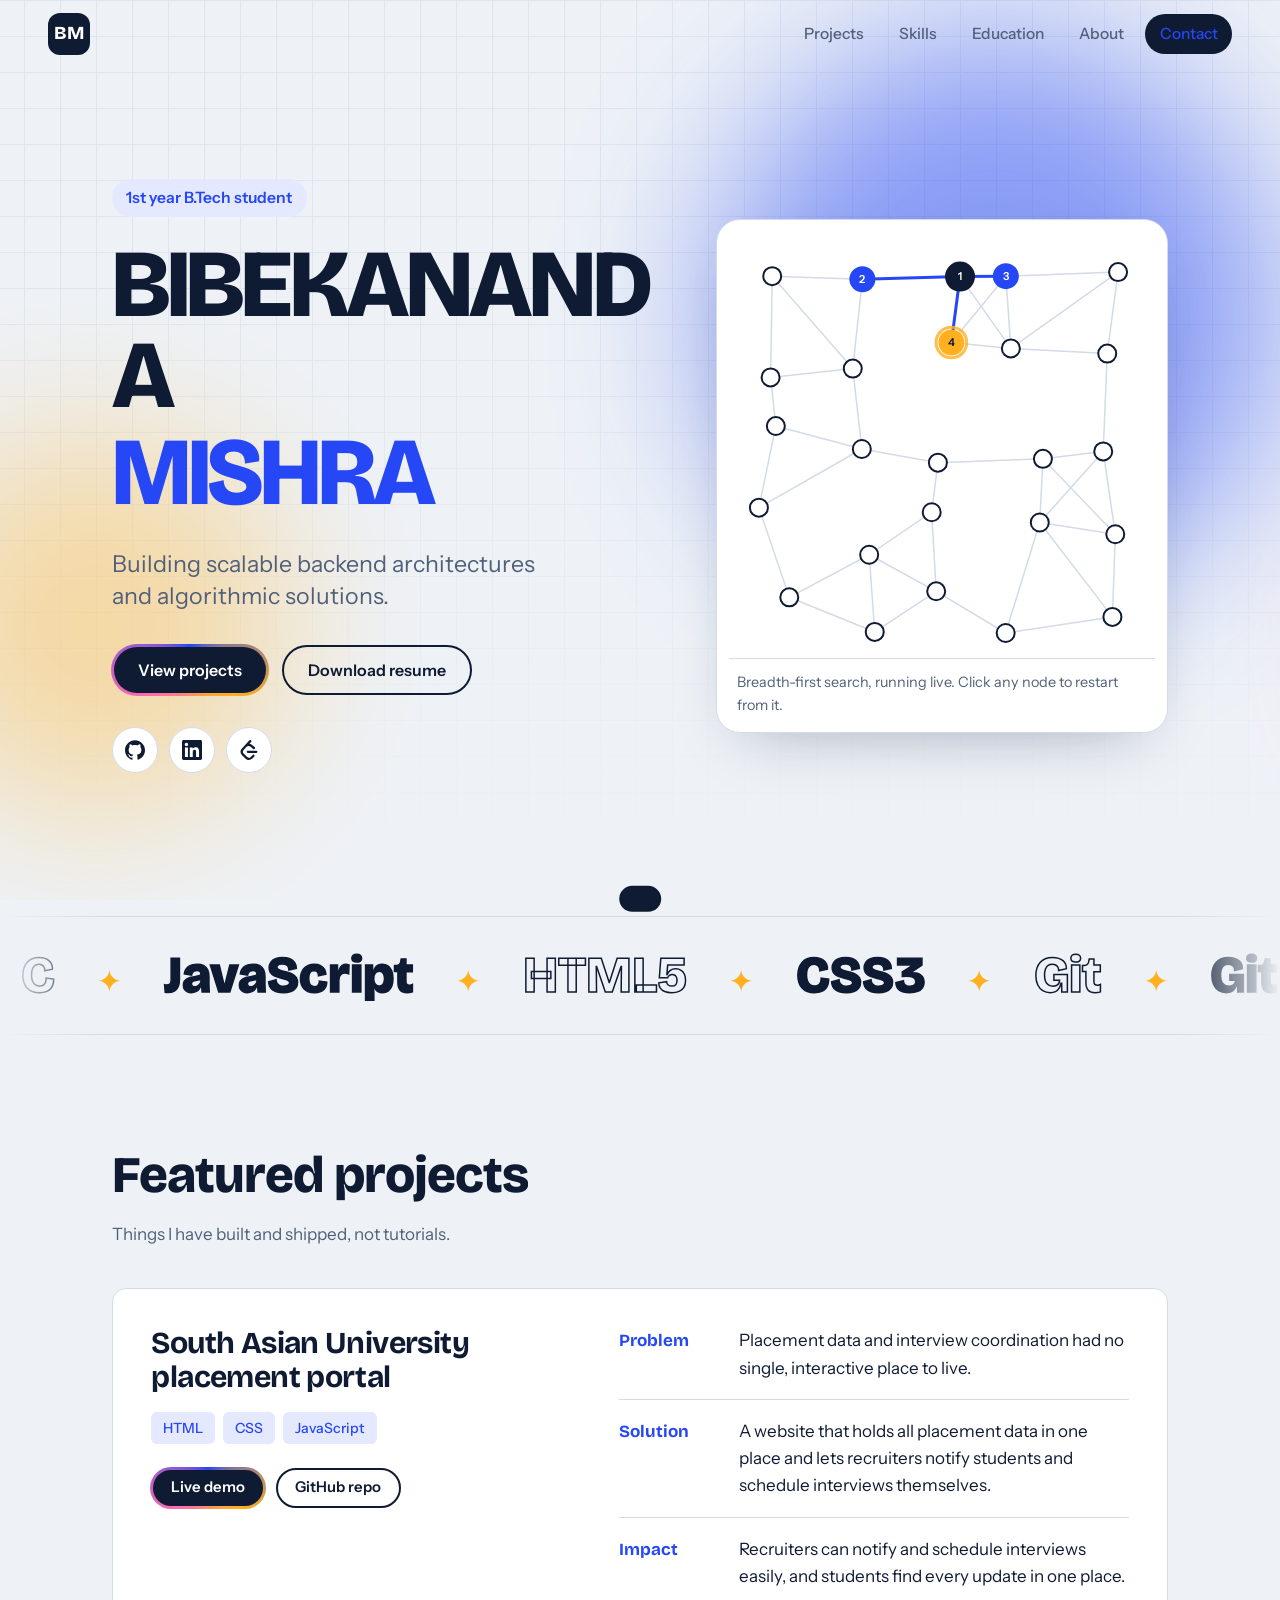
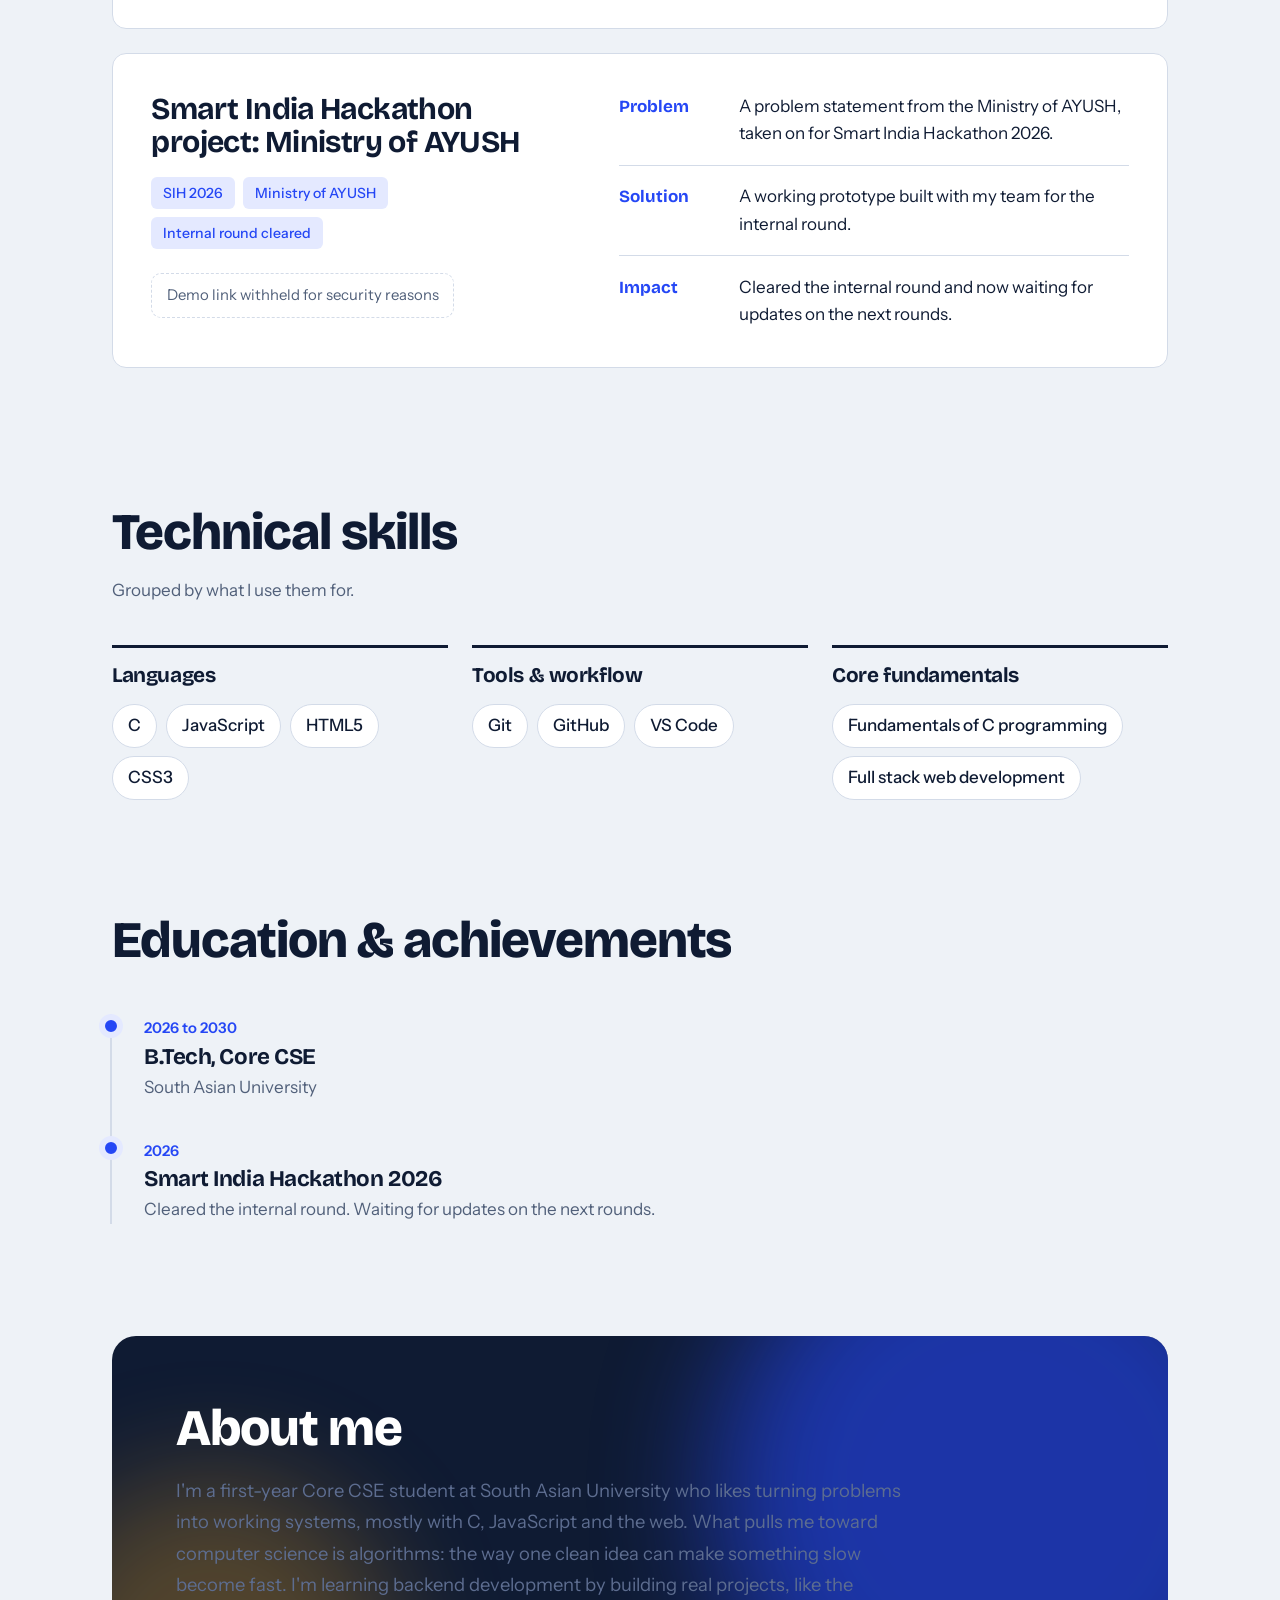
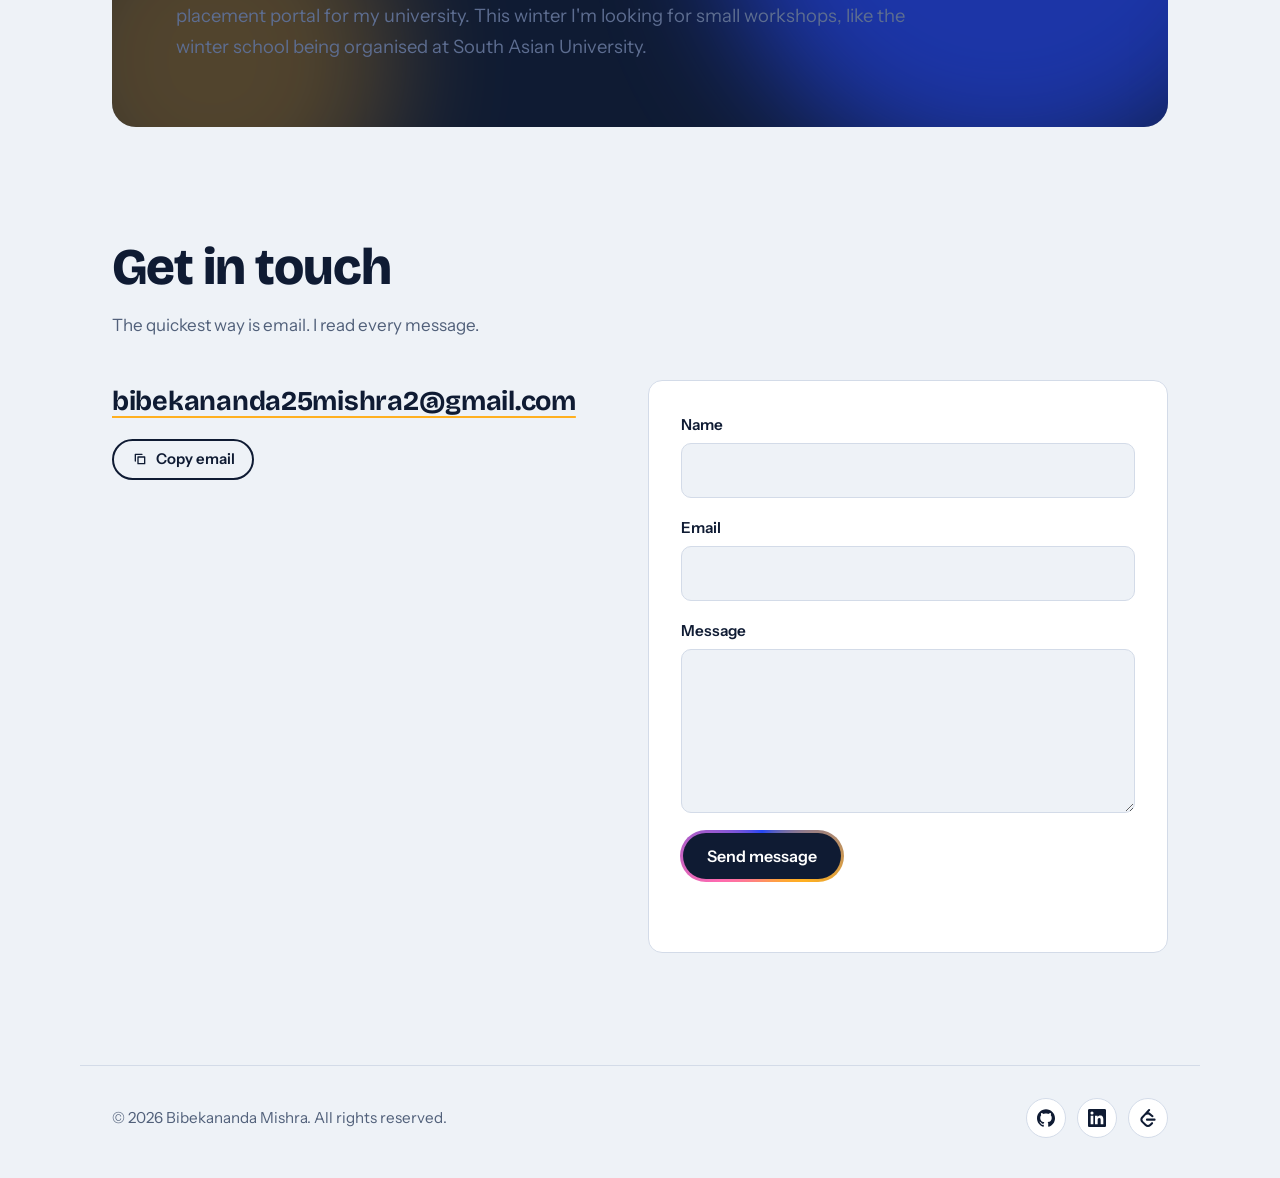
==== index.html @ 1ff87224 "Rename index2.html to index.html" ====
<!DOCTYPE html>
<html lang="en">
<head>
  <meta charset="UTF-8">
  <meta name="viewport" content="width=device-width, initial-scale=1">
  <title>Bibekananda Mishra | Backend &amp; Algorithms</title>
  <meta name="description" content="Portfolio of Bibekananda Mishra, 1st year B.Tech student building scalable backend architectures and algorithmic solutions.">
  <meta name="theme-color" content="#eef2f7">
  <link rel="icon" href="data:image/svg+xml,%3Csvg xmlns='http://www.w3.org/2000/svg' viewBox='0 0 64 64'%3E%3Crect width='64' height='64' rx='14' fill='%230f1b33'/%3E%3Ctext x='32' y='42' font-family='Arial' font-weight='700' font-size='28' text-anchor='middle' fill='%23ffffff'%3EBM%3C/text%3E%3C/svg%3E">

  <link rel="preconnect" href="https://fonts.googleapis.com">
  <link rel="preconnect" href="https://fonts.gstatic.com" crossorigin>
  <link href="https://fonts.googleapis.com/css2?family=Bricolage+Grotesque:opsz,wght@12..96,500;12..96,700;12..96,800&family=Instrument+Sans:wght@400;500;600&display=swap" rel="stylesheet">
  <link rel="stylesheet" href="style2.css">
  <script src="index2.js" defer></script>
</head>
<body>

  <!-- Icon sprite (used in hero and footer) -->
  <svg width="0" height="0" style="position:absolute" aria-hidden="true">
    <symbol id="i-github" viewBox="0 0 24 24"><path d="M12 .297c-6.63 0-12 5.373-12 12 0 5.303 3.438 9.8 8.205 11.385.6.113.82-.258.82-.577 0-.285-.01-1.04-.015-2.04-3.338.724-4.042-1.61-4.042-1.61C4.422 18.07 3.633 17.7 3.633 17.7c-1.087-.744.084-.729.084-.729 1.205.084 1.838 1.236 1.838 1.236 1.07 1.835 2.809 1.305 3.495.998.108-.776.417-1.305.76-1.605-2.665-.3-5.466-1.332-5.466-5.93 0-1.31.465-2.38 1.235-3.22-.135-.303-.54-1.523.105-3.176 0 0 1.005-.322 3.3 1.23.96-.267 1.98-.399 3-.405 1.02.006 2.04.138 3 .405 2.28-1.552 3.285-1.23 3.285-1.23.645 1.653.24 2.873.12 3.176.765.84 1.23 1.91 1.23 3.22 0 4.61-2.805 5.625-5.475 5.92.42.36.81 1.096.81 2.22 0 1.606-.015 2.896-.015 3.286 0 .315.21.69.825.57C20.565 22.092 24 17.592 24 12.297c0-6.627-5.373-12-12-12"/></symbol>
    <symbol id="i-linkedin" viewBox="0 0 24 24"><path d="M20.447 20.452h-3.554v-5.569c0-1.328-.027-3.037-1.852-3.037-1.853 0-2.136 1.445-2.136 2.939v5.667H9.351V9h3.414v1.561h.046c.477-.9 1.637-1.85 3.37-1.85 3.601 0 4.267 2.37 4.267 5.455v6.286zM5.337 7.433a2.062 2.062 0 0 1-2.063-2.065 2.064 2.064 0 1 1 2.063 2.065zm1.782 13.019H3.555V9h3.564v11.452zM22.225 0H1.771C.792 0 0 .774 0 1.729v20.542C0 23.227.792 24 1.771 24h20.451C23.2 24 24 23.227 24 22.271V1.729C24 .774 23.2 0 22.222 0h.003z"/></symbol>
    <symbol id="i-leetcode" viewBox="0 0 24 24"><path d="M13.483 0a1.374 1.374 0 0 0-.961.438L7.116 6.226l-3.854 4.126a5.266 5.266 0 0 0-1.209 2.104 5.35 5.35 0 0 0-.125.513 5.527 5.527 0 0 0 .062 2.362 5.83 5.83 0 0 0 .349 1.017 5.938 5.938 0 0 0 1.271 1.818l4.277 4.193.039.038c2.248 2.165 5.852 2.133 8.063-.074l2.396-2.392c.54-.54.54-1.414.003-1.955a1.378 1.378 0 0 0-1.951-.003l-2.396 2.392a3.021 3.021 0 0 1-4.205.038l-.02-.019-4.276-4.193c-.652-.64-.972-1.469-.948-2.263a2.68 2.68 0 0 1 .066-.523 2.545 2.545 0 0 1 .619-1.164L9.13 8.114c1.058-1.134 3.204-1.27 4.43-.278l3.501 2.831c.593.48 1.461.387 1.94-.207a1.384 1.384 0 0 0-.207-1.943l-3.5-2.831c-.8-.647-1.766-1.045-2.774-1.202l2.015-2.158A1.384 1.384 0 0 0 13.483 0zm-2.866 12.815a1.38 1.38 0 0 0-1.38 1.382 1.38 1.38 0 0 0 1.38 1.382H20.79a1.38 1.38 0 0 0 1.38-1.382 1.38 1.38 0 0 0-1.38-1.382z"/></symbol>
    <symbol id="i-copy" viewBox="0 0 24 24"><path fill="none" stroke="currentColor" stroke-width="2" stroke-linecap="round" stroke-linejoin="round" d="M9 9h10v10H9zM5 15V5h10"/></symbol>
  </svg>

  <a class="skip" href="#main">Skip to content</a>
  <div class="progress" id="progress" aria-hidden="true"></div>
  <div class="cursor-glow" id="cursorGlow" aria-hidden="true"></div>

  <header class="nav" id="nav">
    <a class="nav__brand" href="#home" aria-label="Back to top">BM</a>
    <button class="nav__toggle" id="navToggle" aria-expanded="false" aria-controls="navLinks" aria-label="Open menu">
      <span></span><span></span>
    </button>
    <nav class="nav__links" id="navLinks" aria-label="Main">
      <a href="#projects">Projects</a>
      <a href="#skills">Skills</a>
      <a href="#journey">Education</a>
      <a href="#about">About</a>
      <a href="#contact" class="nav__cta">Contact</a>
    </nav>
  </header>

  <main id="main">

    <!-- 1. HERO -->
    <section class="hero" id="home">
      <div class="aurora" aria-hidden="true"><i></i><i></i><i></i></div>
      <div class="hero__text">
        <p class="hero__role rise" style="--d:0ms">1st year B.Tech student</p>
        <h1 class="hero__name" aria-label="Bibekananda Mishra">
          <span class="line"><span style="--d:80ms">Bibekananda</span></span>
          <span class="line"><span style="--d:200ms">Mishra</span></span>
        </h1>
        <p class="hero__value rise" style="--d:380ms">Building scalable backend architectures and algorithmic solutions.</p>

        <div class="hero__actions rise" style="--d:500ms">
          <a href="#projects" class="btn btn--primary">View projects</a>
          <a href="resume.pdf" target="_blank" rel="noopener" class="btn btn--ghost">Download resume</a>
        </div>

        <ul class="socials rise" style="--d:620ms" aria-label="Social links">
          <li><a href="https://github.com/bibekananda25mishra2-max" target="_blank" rel="noopener" aria-label="GitHub"><svg><use href="#i-github"/></svg></a></li>
          <li><a href="https://www.linkedin.com/in/bibekananda-mishra-333a87426/" target="_blank" rel="noopener" aria-label="LinkedIn"><svg><use href="#i-linkedin"/></svg></a></li>
          <li><a href="https://leetcode.com/u/bibekananda25mishra2/" target="_blank" rel="noopener" aria-label="LeetCode"><svg><use href="#i-leetcode"/></svg></a></li>
        </ul>
      </div>

      <figure class="hero__viz rise" style="--d:300ms">
        <canvas id="graph" role="img" aria-label="Animated graph showing a breadth-first search visiting each node in order"></canvas>
        <figcaption>Breadth-first search, running live. Click any node to restart from it.</figcaption>
      </figure>
    </section>

    <div class="marquee" aria-hidden="true"><div class="marquee__track"><span>C</span><span>JavaScript</span><span>HTML5</span><span>CSS3</span><span>Git</span><span>GitHub</span><span>VS Code</span><span>Full stack web development</span></div></div>

    <!-- 2. PROJECTS -->
    <section class="section" id="projects">
      <div class="section__head reveal">
        <h2>Featured projects</h2>
        <p>Things I have built and shipped, not tutorials.</p>
      </div>

      <article class="project reveal">
        <div class="project__meta">
          <h3>South Asian University placement portal</h3>
          <ul class="tags" aria-label="Tech stack">
            <li>HTML</li><li>CSS</li><li>JavaScript</li>
          </ul>
          <div class="project__links">
            <a class="btn btn--primary btn--sm" href="http://placement-portal.lovestoblog.com/?i=1" target="_blank" rel="noopener">Live demo</a>
            <a class="btn btn--ghost btn--sm" href="https://github.com/bibekananda25mishra2-max/SAUGUEST-PLACEMENT-PORTAL" target="_blank" rel="noopener">GitHub repo</a>
          </div>
        </div>
        <dl class="pis">
          <div><dt>Problem</dt><dd>Placement data and interview coordination had no single, interactive place to live.</dd></div>
          <div><dt>Solution</dt><dd>A website that holds all placement data in one place and lets recruiters notify students and schedule interviews themselves.</dd></div>
          <div><dt>Impact</dt><dd>Recruiters can notify and schedule interviews easily, and students find every update in one place.</dd></div>
        </dl>
      </article>

      <article class="project reveal">
        <div class="project__meta">
          <h3>Smart India Hackathon project: Ministry of AYUSH</h3>
          <ul class="tags" aria-label="Context">
            <li>SIH 2026</li><li>Ministry of AYUSH</li><li>Internal round cleared</li>
          </ul>
          <div class="project__links">
            <span class="note">Demo link withheld for security reasons</span>
          </div>
        </div>
        <dl class="pis">
          <div><dt>Problem</dt><dd>A problem statement from the Ministry of AYUSH, taken on for Smart India Hackathon 2026.</dd></div>
          <div><dt>Solution</dt><dd>A working prototype built with my team for the internal round.</dd></div>
          <div><dt>Impact</dt><dd>Cleared the internal round and now waiting for updates on the next rounds.</dd></div>
        </dl>
      </article>
    </section>

    <!-- 3. SKILLS -->
    <section class="section" id="skills">
      <div class="section__head reveal">
        <h2>Technical skills</h2>
        <p>Grouped by what I use them for.</p>
      </div>

      <div class="skills">
        <div class="skill-group reveal">
          <h3>Languages</h3>
          <ul class="chips">
            <li>C</li><li>JavaScript</li><li>HTML5</li><li>CSS3</li>
          </ul>
        </div>
        <div class="skill-group reveal">
          <h3>Tools &amp; workflow</h3>
          <ul class="chips">
            <li>Git</li><li>GitHub</li><li>VS Code</li>
          </ul>
        </div>
        <div class="skill-group reveal">
          <h3>Core fundamentals</h3>
          <ul class="chips">
            <li>Fundamentals of C programming</li><li>Full stack web development</li>
          </ul>
        </div>
      </div>
    </section>

    <!-- 4. EXPERIENCE, EDUCATION & ACHIEVEMENTS -->
    <section class="section" id="journey">
      <div class="section__head reveal">
        <h2>Education &amp; achievements</h2>
      </div>

      <ol class="timeline">
        <li class="reveal">
          <span class="timeline__when">2026 to 2030</span>
          <h3>B.Tech, Core CSE</h3>
          <p>South Asian University</p>
        </li>
        <li class="reveal">
          <span class="timeline__when">2026</span>
          <h3>Smart India Hackathon 2026</h3>
          <p>Cleared the internal round. Waiting for updates on the next rounds.</p>
        </li>
      </ol>
    </section>

    <!-- 5. ABOUT -->
    <section class="section" id="about">
      <div class="about reveal">
        <h2>About me</h2>
        <p class="wordfill">I'm a first-year Core CSE student at South Asian University who likes turning problems into working systems, mostly with C, JavaScript and the web. What pulls me toward computer science is algorithms: the way one clean idea can make something slow become fast. I'm learning backend development by building real projects, like the placement portal for my university. This winter I'm looking for small workshops, like the winter school being organised at South Asian University.</p>
      </div>
    </section>

    <!-- 6. CONTACT -->
    <section class="section" id="contact">
      <div class="section__head reveal">
        <h2>Get in touch</h2>
        <p>The quickest way is email. I read every message.</p>
      </div>

      <div class="contact">
        <div class="contact__direct reveal">
          <a class="email" href="mailto:bibekananda25mishra2@gmail.com">bibekananda25mishra2@gmail.com</a>
          <button type="button" class="btn btn--ghost btn--sm" id="copyEmail" data-email="bibekananda25mishra2@gmail.com">
            <svg aria-hidden="true"><use href="#i-copy"/></svg> Copy email
          </button>
        </div>

        <form class="form reveal" id="contactForm" novalidate>
          <div class="field">
            <label for="name">Name</label>
            <input id="name" name="name" type="text" autocomplete="name" required>
          </div>
          <div class="field">
            <label for="email">Email</label>
            <input id="email" name="email" type="email" autocomplete="email" required>
          </div>
          <div class="field">
            <label for="message">Message</label>
            <textarea id="message" name="message" rows="5" required></textarea>
          </div>
          <button type="submit" class="btn btn--primary">Send message</button>
          <p class="form__status" id="formStatus" role="status" aria-live="polite"></p>
        </form>
      </div>
    </section>
  </main>

  <footer class="footer">
    <p>&copy; <span id="year">2026</span> Bibekananda Mishra. All rights reserved.</p>
    <ul class="socials socials--small" aria-label="Social links">
      <li><a href="https://github.com/bibekananda25mishra2-max" target="_blank" rel="noopener" aria-label="GitHub"><svg><use href="#i-github"/></svg></a></li>
      <li><a href="https://www.linkedin.com/in/bibekananda-mishra-333a87426/" target="_blank" rel="noopener" aria-label="LinkedIn"><svg><use href="#i-linkedin"/></svg></a></li>
      <li><a href="https://leetcode.com/u/bibekananda25mishra2/" target="_blank" rel="noopener" aria-label="LeetCode"><svg><use href="#i-leetcode"/></svg></a></li>
    </ul>
  </footer>

  <div class="toast" id="toast" role="status" aria-live="polite"></div>

  <script src="script.js" defer></script>
</body>
</html>
---- style2.css ----
/* ==========================================================
   Design tokens
   ========================================================== */
:root {
  --paper: #eef2f7;
  --card: #ffffff;
  --ink: #0f1b33;
  --muted: #51607a;
  --line: #d3dbe8;
  --cobalt: #2547f5;
  --cobalt-soft: #e4e9ff;
  --amber: #ffb020;

  --font-display: "Bricolage Grotesque", "Segoe UI", system-ui, sans-serif;
  --font-body: "Instrument Sans", "Segoe UI", system-ui, sans-serif;

  --radius-card: 14px;
  --radius-pill: 999px;
  --wrap: 1120px;
  --nav-h: 68px;
}

/* ==========================================================
   Base
   ========================================================== */
*, *::before, *::after { box-sizing: border-box; }

html {
  scroll-behavior: smooth;
  scroll-padding-top: var(--nav-h);
}

body {
  margin: 0;
  background: var(--paper);
  color: var(--ink);
  font-family: var(--font-body);
  font-size: 1.0625rem;
  line-height: 1.6;
  -webkit-font-smoothing: antialiased;
}

img, svg, canvas { display: block; max-width: 100%; }
a { color: inherit; }
ul, ol { margin: 0; padding: 0; list-style: none; }
h1, h2, h3, p, dl, dd, figure { margin: 0; }

h1, h2, h3 {
  font-family: var(--font-display);
  line-height: 1.1;
  letter-spacing: -0.02em;
}

:focus-visible {
  outline: 3px solid var(--cobalt);
  outline-offset: 3px;
  border-radius: 6px;
}

.skip {
  position: absolute;
  left: 1rem;
  top: -4rem;
  background: var(--ink);
  color: #fff;
  padding: 0.6rem 1rem;
  border-radius: 8px;
  z-index: 100;
}
.skip:focus { top: 1rem; }

/* ==========================================================
   Navigation
   ========================================================== */
.nav {
  position: fixed;
  inset: 0 0 auto 0;
  height: var(--nav-h);
  z-index: 50;
  display: flex;
  align-items: center;
  justify-content: space-between;
  padding: 0 clamp(1.25rem, 4vw, 3rem);
  transition: background 0.3s, box-shadow 0.3s;
}
.nav.is-scrolled {
  background: rgba(238, 242, 247, 0.88);
  backdrop-filter: blur(10px);
  box-shadow: 0 1px 0 var(--line);
}

.nav__brand {
  font-family: var(--font-display);
  font-weight: 800;
  font-size: 1.15rem;
  text-decoration: none;
  background: var(--ink);
  color: #fff;
  width: 42px;
  height: 42px;
  display: grid;
  place-items: center;
  border-radius: 12px;
  transition: background 0.25s, transform 0.25s;
}
.nav__brand:hover { background: var(--cobalt); transform: rotate(-6deg); }

.nav__links { display: flex; align-items: center; gap: 0.4rem; }
.nav__links a {
  text-decoration: none;
  font-weight: 500;
  font-size: 0.97rem;
  padding: 0.5rem 0.9rem;
  border-radius: var(--radius-pill);
  color: var(--muted);
  transition: color 0.2s, background 0.2s;
}
.nav__links a:hover { color: var(--ink); background: rgba(15, 27, 51, 0.06); }
.nav__links a.is-active { color: var(--cobalt); }
.nav__links .nav__cta { background: var(--ink); color: #fff; }
.nav__links .nav__cta:hover { background: var(--cobalt); color: #fff; }

.nav__toggle {
  display: none;
  width: 42px;
  height: 42px;
  border: 1px solid var(--line);
  background: var(--card);
  border-radius: 12px;
  cursor: pointer;
  position: relative;
}
.nav__toggle span {
  position: absolute;
  left: 11px;
  right: 11px;
  height: 2px;
  background: var(--ink);
  border-radius: 2px;
  transition: transform 0.25s, top 0.25s;
}
.nav__toggle span:first-child { top: 16px; }
.nav__toggle span:last-child { top: 24px; }
.nav__toggle[aria-expanded="true"] span:first-child { top: 20px; transform: rotate(45deg); }
.nav__toggle[aria-expanded="true"] span:last-child { top: 20px; transform: rotate(-45deg); }

/* ==========================================================
   Buttons
   ========================================================== */
.btn {
  display: inline-flex;
  align-items: center;
  justify-content: center;
  gap: 0.5rem;
  font: 600 1rem/1 var(--font-body);
  text-decoration: none;
  padding: 0.95rem 1.5rem;
  border-radius: var(--radius-pill);
  border: 2px solid var(--ink);
  cursor: pointer;
  transition: transform 0.2s, background 0.2s, color 0.2s, border-color 0.2s;
}
.btn:hover { transform: translateY(-2px); }
.btn:active { transform: translateY(0); }
.btn svg { width: 16px; height: 16px; }

.btn--primary { background: var(--ink); color: #fff; }
.btn--primary:hover { background: var(--cobalt); border-color: var(--cobalt); }
.btn--ghost { background: transparent; color: var(--ink); }
.btn--ghost:hover { background: var(--ink); color: #fff; }
.btn--sm { padding: 0.65rem 1.1rem; font-size: 0.93rem; }

/* ==========================================================
   Hero
   ========================================================== */
.hero {
  position: relative;
  min-height: 100vh;
  min-height: 100svh;
  max-width: var(--wrap);
  margin: 0 auto;
  padding: calc(var(--nav-h) + 2rem) clamp(1.25rem, 4vw, 2rem) 3rem;
  display: grid;
  grid-template-columns: 1.1fr 0.9fr;
  align-items: center;
  gap: clamp(1.5rem, 4vw, 4rem);
}

/* graph-paper backdrop that fades out toward the bottom */
.hero::before {
  content: "";
  position: absolute;
  inset: 0 -100vw;
  z-index: -1;
  background-image:
    linear-gradient(var(--line) 1px, transparent 1px),
    linear-gradient(90deg, var(--line) 1px, transparent 1px);
  background-size: 36px 36px;
  opacity: 0.55;
  -webkit-mask-image: linear-gradient(to bottom, #000 30%, transparent 95%);
  mask-image: linear-gradient(to bottom, #000 30%, transparent 95%);
}

.hero__role {
  display: inline-block;
  font-weight: 600;
  font-size: 0.98rem;
  color: var(--cobalt);
  background: var(--cobalt-soft);
  padding: 0.4rem 0.9rem;
  border-radius: var(--radius-pill);
  margin-bottom: 1.4rem;
}

.hero__name {
  font-weight: 800;
  font-size: clamp(2.7rem, 8.2vw, 6rem);
  line-height: 0.95;
  letter-spacing: -0.035em;
  text-transform: uppercase;
}
.hero__name .line { display: block; overflow: hidden; padding-bottom: 0.06em; }
.hero__name .line > span {
  display: block;
  transform: translateY(105%);
  animation: slide-up 0.9s cubic-bezier(0.2, 0.8, 0.2, 1) forwards;
  animation-delay: var(--d, 0ms);
}
.hero__name .line:last-child { color: var(--cobalt); }

.hero__value {
  margin-top: 1.5rem;
  max-width: 30ch;
  font-size: clamp(1.15rem, 2.2vw, 1.45rem);
  line-height: 1.4;
  color: var(--muted);
}

.hero__actions { display: flex; flex-wrap: wrap; gap: 0.9rem; margin-top: 2rem; }

.socials { display: flex; gap: 0.7rem; margin-top: 2rem; }
.socials a {
  display: grid;
  place-items: center;
  width: 46px;
  height: 46px;
  border-radius: 50%;
  border: 1px solid var(--line);
  background: var(--card);
  color: var(--ink);
  transition: transform 0.2s, background 0.2s, color 0.2s, border-color 0.2s;
}
.socials a:hover { background: var(--ink); color: #fff; border-color: var(--ink); transform: translateY(-3px); }
.socials svg { width: 20px; height: 20px; fill: currentColor; }

/* Graph visual */
.hero__viz {
  background: var(--card);
  border: 1px solid var(--line);
  border-radius: 24px;
  padding: 0.75rem 0.75rem 0;
  overflow: hidden;
  box-shadow: 0 24px 60px -30px rgba(15, 27, 51, 0.35);
}
.hero__viz canvas { width: 100%; aspect-ratio: 1 / 1; }
.hero__viz figcaption {
  font-size: 0.9rem;
  color: var(--muted);
  padding: 0.75rem 0.5rem 0.9rem;
  border-top: 1px solid var(--line);
}

/* Load sequence */
.rise {
  opacity: 0;
  transform: translateY(18px);
  animation: rise 0.8s cubic-bezier(0.2, 0.8, 0.2, 1) forwards;
  animation-delay: var(--d, 0ms);
}
@keyframes slide-up { to { transform: translateY(0); } }
@keyframes rise { to { opacity: 1; transform: translateY(0); } }

/* ==========================================================
   Sections
   ========================================================== */
.section {
  max-width: var(--wrap);
  margin: 0 auto;
  padding: clamp(4rem, 9vw, 7rem) clamp(1.25rem, 4vw, 2rem) 0;
}
.section:last-of-type { padding-bottom: clamp(4rem, 9vw, 7rem); }

.section__head { margin-bottom: 2.5rem; }
.section__head h2,
.about h2 { font-size: clamp(2rem, 5vw, 3.2rem); font-weight: 800; }
.section__head p { margin-top: 0.7rem; color: var(--muted); max-width: 46ch; }

/* Scroll reveal */
.reveal { opacity: 0; transform: translateY(22px); transition: opacity 0.7s ease, transform 0.7s cubic-bezier(0.2, 0.8, 0.2, 1); }
.reveal.is-visible { opacity: 1; transform: none; }

/* ==========================================================
   Projects
   ========================================================== */
.project {
  display: grid;
  grid-template-columns: 0.9fr 1.1fr;
  gap: clamp(1.5rem, 4vw, 3.5rem);
  background: var(--card);
  border: 1px solid var(--line);
  border-radius: var(--radius-card);
  padding: clamp(1.4rem, 3vw, 2.4rem);
  margin-bottom: 1.5rem;
  transition: border-color 0.25s, box-shadow 0.25s;
}
.project:hover { border-color: var(--cobalt); box-shadow: 0 18px 40px -26px rgba(37, 71, 245, 0.55); }

.project__meta h3 { font-size: clamp(1.4rem, 3vw, 1.9rem); font-weight: 700; }

.tags { display: flex; flex-wrap: wrap; gap: 0.5rem; margin: 1.1rem 0 1.5rem; }
.tags li {
  font-size: 0.88rem;
  font-weight: 500;
  padding: 0.3rem 0.75rem;
  border-radius: 6px;
  background: var(--cobalt-soft);
  color: var(--cobalt);
}

.project__links { display: flex; flex-wrap: wrap; gap: 0.7rem; align-items: center; }
.note { font-size: 0.93rem; color: var(--muted); padding: 0.6rem 0.9rem; border: 1px dashed var(--line); border-radius: 10px; }

.pis { display: grid; gap: 1.1rem; }
.pis > div { display: grid; grid-template-columns: 6.5rem 1fr; gap: 1rem; padding-bottom: 1.1rem; border-bottom: 1px solid var(--line); }
.pis > div:last-child { border-bottom: 0; padding-bottom: 0; }
.pis dt { font-family: var(--font-display); font-weight: 700; color: var(--cobalt); }
.pis dd { color: var(--ink); }

/* ==========================================================
   Skills
   ========================================================== */
.skills { display: grid; grid-template-columns: repeat(3, 1fr); gap: 1.5rem; }
.skill-group { border-top: 3px solid var(--ink); padding-top: 1.1rem; }
.skill-group h3 { font-size: 1.3rem; font-weight: 700; margin-bottom: 1rem; }
.chips { display: flex; flex-wrap: wrap; gap: 0.55rem; }
.chips li {
  padding: 0.45rem 0.95rem;
  border-radius: var(--radius-pill);
  background: var(--card);
  border: 1px solid var(--line);
  font-weight: 500;
  transition: transform 0.2s, background 0.2s, color 0.2s, border-color 0.2s;
}
.chips li:hover { background: var(--ink); color: #fff; border-color: var(--ink); transform: translateY(-2px); }

/* ==========================================================
   Timeline
   ========================================================== */
.timeline { position: relative; max-width: 640px; padding-left: 2rem; border-left: 2px solid var(--line); }
.timeline li { position: relative; padding-bottom: 2.2rem; }
.timeline li:last-child { padding-bottom: 0; }
.timeline li::before {
  content: "";
  position: absolute;
  left: calc(-2rem - 7px);
  top: 0.35rem;
  width: 12px;
  height: 12px;
  border-radius: 50%;
  background: var(--paper);
  border: 3px solid var(--cobalt);
}
.timeline__when { font-weight: 600; font-size: 0.92rem; color: var(--cobalt); }
.timeline h3 { font-size: 1.4rem; font-weight: 700; margin: 0.2rem 0 0.3rem; }
.timeline p { color: var(--muted); }

/* ==========================================================
   About
   ========================================================== */
.about {
  background: var(--ink);
  color: #fff;
  border-radius: 24px;
  padding: clamp(2rem, 5vw, 4rem);
}
.about p { margin-top: 1.2rem; max-width: 62ch; font-size: 1.15rem; line-height: 1.7; color: #d6def0; }

/* ==========================================================
   Contact
   ========================================================== */
.contact { display: grid; grid-template-columns: 1fr 1.1fr; gap: clamp(1.5rem, 5vw, 4rem); align-items: start; }

.contact__direct { display: flex; flex-direction: column; align-items: flex-start; gap: 1rem; }
.email {
  font-family: var(--font-display);
  font-weight: 700;
  font-size: clamp(1.15rem, 3.2vw, 1.7rem);
  letter-spacing: -0.01em;
  word-break: break-all;
  text-decoration-thickness: 2px;
  text-underline-offset: 6px;
  text-decoration-color: var(--amber);
  transition: color 0.2s, text-decoration-color 0.2s;
}
.email:hover { color: var(--cobalt); text-decoration-color: var(--cobalt); }

.form { background: var(--card); border: 1px solid var(--line); border-radius: var(--radius-card); padding: clamp(1.25rem, 3vw, 2rem); display: grid; gap: 1.1rem; }
.field { display: grid; gap: 0.4rem; }
.field label { font-weight: 600; font-size: 0.95rem; }
.field input,
.field textarea {
  width: 100%;
  font: inherit;
  color: var(--ink);
  background: var(--paper);
  border: 1.5px solid var(--line);
  border-radius: 10px;
  padding: 0.8rem 0.95rem;
  transition: border-color 0.2s, background 0.2s;
}
.field textarea { resize: vertical; min-height: 130px; }
.field input:focus,
.field textarea:focus { outline: none; border-color: var(--cobalt); background: #fff; }
.field.has-error input,
.field.has-error textarea { border-color: #d6336c; }

.form .btn { justify-self: start; }
.form__status { min-height: 1.4em; font-size: 0.95rem; color: var(--muted); }
.form__status.is-error { color: #c2255c; }
.form__status.is-ok { color: #1a7f4b; }

/* ==========================================================
   Footer & toast
   ========================================================== */
.footer {
  max-width: var(--wrap);
  margin: 0 auto;
  padding: 2rem clamp(1.25rem, 4vw, 2rem) 2.5rem;
  border-top: 1px solid var(--line);
  display: flex;
  flex-wrap: wrap;
  gap: 1rem;
  align-items: center;
  justify-content: space-between;
  color: var(--muted);
  font-size: 0.95rem;
}
.socials--small { margin-top: 0; }
.socials--small a { width: 40px; height: 40px; }
.socials--small svg { width: 18px; height: 18px; }

.toast {
  position: fixed;
  left: 50%;
  bottom: 1.5rem;
  transform: translate(-50%, 140%);
  background: var(--ink);
  color: #fff;
  padding: 0.8rem 1.3rem;
  border-radius: var(--radius-pill);
  font-weight: 500;
  z-index: 80;
  transition: transform 0.35s cubic-bezier(0.2, 0.8, 0.2, 1);
}
.toast.is-shown { transform: translate(-50%, 0); }

/* ==========================================================
   Responsive
   ========================================================== */
@media (max-width: 900px) {
  .hero { grid-template-columns: 1fr; min-height: auto; padding-top: calc(var(--nav-h) + 1.5rem); }
  .hero__viz { max-width: 460px; }
  .project { grid-template-columns: 1fr; }
  .skills { grid-template-columns: 1fr; }
  .contact { grid-template-columns: 1fr; }
}

@media (max-width: 720px) {
  .nav__toggle { display: block; }
  .nav__links {
    position: absolute;
    top: calc(var(--nav-h) - 4px);
    left: 1rem;
    right: 1rem;
    flex-direction: column;
    align-items: stretch;
    gap: 0.2rem;
    padding: 0.7rem;
    background: var(--card);
    border: 1px solid var(--line);
    border-radius: 16px;
    box-shadow: 0 20px 40px -20px rgba(15, 27, 51, 0.4);
    opacity: 0;
    visibility: hidden;
    transform: translateY(-8px);
    transition: opacity 0.2s, transform 0.2s, visibility 0.2s;
  }
  .nav__links.is-open { opacity: 1; visibility: visible; transform: none; }
  .nav__links a { padding: 0.8rem 1rem; }
  .nav__links .nav__cta { text-align: center; }
  .pis > div { grid-template-columns: 1fr; gap: 0.2rem; }
  .hero__actions .btn { flex: 1 1 100%; }
}

/* ==========================================================
   Reduced motion
   ========================================================== */
@media (prefers-reduced-motion: reduce) {
  html { scroll-behavior: auto; }
  *, *::before, *::after { animation-duration: 0.01ms !important; animation-delay: 0ms !important; transition-duration: 0.01ms !important; }
  .rise, .reveal { opacity: 1; transform: none; }
  .hero__name .line > span { transform: none; }
}

/* ==========================================================
   Round 2: motion & depth
   ========================================================== */
body { overflow-x: clip; }
@property --angle { syntax: "<angle>"; initial-value: 0deg; inherits: false; }

/* scroll progress + cursor glow */
.progress { position: fixed; inset: 0 0 auto 0; height: 3px; z-index: 90; transform: scaleX(0); transform-origin: 0 50%; background: linear-gradient(90deg, var(--cobalt), var(--amber)); }
.cursor-glow { position: fixed; left: 0; top: 0; width: 520px; height: 520px; margin: -260px 0 0 -260px; border-radius: 50%; pointer-events: none; z-index: 0; opacity: 0; background: radial-gradient(circle, rgba(37,71,245,.16), transparent 62%); transition: opacity .4s; will-change: transform; }
.cursor-glow.is-on { opacity: 1; }
main, .footer { position: relative; z-index: 1; }

/* hero aurora */
.hero { isolation: isolate; }
.aurora { position: absolute; inset: 0 -100vw; z-index: -1; pointer-events: none; overflow: hidden; }
.aurora i { position: absolute; width: 44vw; height: 44vw; max-width: 620px; max-height: 620px; border-radius: 50%; filter: blur(80px); opacity: .5; animation: drift 16s ease-in-out infinite alternate; }
.aurora i:nth-child(1) { background: var(--cobalt); left: 52%; top: 4%; }
.aurora i:nth-child(2) { background: var(--amber); left: 30%; top: 48%; width: 30vw; height: 30vw; animation-duration: 20s; opacity: .38; }
.aurora i:nth-child(3) { background: #ff6bb0; left: 70%; top: 52%; width: 26vw; height: 26vw; animation-duration: 24s; opacity: .3; }
@keyframes drift { 0% { transform: translate(0,0) scale(1); } 50% { transform: translate(-6vw,5vh) scale(1.15); } 100% { transform: translate(5vw,-4vh) scale(.95); } }

/* entrance that leaves transform free for tilt */
.rise { opacity: 1; transform: none; animation-name: rise-in; animation-fill-mode: backwards; }
@keyframes rise-in { from { opacity: 0; transform: translateY(18px); } }

/* name: 3D letter reveal */
.hero__name.is-split .line { perspective: 700px; }
.hero__name.is-split .line > span { transform: none; animation: none; }
.hero__name .ch { display: inline-block; transform-origin: 50% 100%; transition: transform .25s, color .25s; animation: ch-in 1s cubic-bezier(.2,.9,.2,1) backwards; animation-delay: calc(var(--i) * 55ms + 150ms); }
.hero__name .ch:hover { transform: translateY(-8px) skewX(-8deg); color: var(--amber); }
@keyframes ch-in { from { opacity: 0; transform: translateY(80%) rotateX(-95deg); filter: blur(10px); } }

/* buttons: magnetic + rotating ring */
.btn { transform: translate(var(--tx,0px), calc(var(--ty,0px) + var(--lift,0px))); }
.btn:hover { transform: translate(var(--tx,0px), calc(var(--ty,0px) - 2px)); }
.btn--primary { position: relative; isolation: isolate; background: transparent; border-color: transparent; }
.btn--primary::before { content: ""; position: absolute; inset: -3px; border-radius: inherit; z-index: -2; background: conic-gradient(from var(--angle), var(--cobalt), var(--amber), #ff6bb0, var(--cobalt)); animation: spin 3s linear infinite; }
.btn--primary::after { content: ""; position: absolute; inset: 0; border-radius: inherit; z-index: -1; background: var(--ink); transition: background .25s; }
.btn--primary:hover { background: transparent; border-color: transparent; }
.btn--primary:hover::after { background: var(--cobalt); }
@keyframes spin { to { --angle: 360deg; } }

/* tilt + spotlight */
.reveal.is-visible.is-tilting, .hero__viz.is-tilting { transform: perspective(900px) rotateX(var(--rx,0deg)) rotateY(var(--ry,0deg)); transition: transform .12s ease-out, border-color .25s, box-shadow .25s; }
.project { position: relative; overflow: hidden; }
.project > * { position: relative; z-index: 1; }
.project::before { content: ""; position: absolute; inset: 0; z-index: 0; pointer-events: none; opacity: 0; transition: opacity .3s; background: radial-gradient(420px circle at var(--mx,50%) var(--my,50%), rgba(37,71,245,.12), transparent 65%); }
.project:hover::before { opacity: 1; }

/* skills marquee */
.marquee { overflow: hidden; margin-top: 1rem; padding: 1.1rem 0; border-block: 1px solid var(--line); -webkit-mask-image: linear-gradient(90deg, transparent, #000 8%, #000 92%, transparent); mask-image: linear-gradient(90deg, transparent, #000 8%, #000 92%, transparent); }
.marquee__track { display: flex; width: max-content; animation: marquee 38s linear infinite; }
.marquee:hover .marquee__track { animation-play-state: paused; }
.marquee span { font-family: var(--font-display); font-weight: 800; font-size: clamp(1.8rem, 5vw, 3.2rem); padding: 0 1.3rem; white-space: nowrap; color: transparent; -webkit-text-stroke: 1.5px var(--ink); }
.marquee span:nth-child(even) { color: var(--ink); }
.marquee span::after { content: "\2726"; margin-left: 2.6rem; font-size: .6em; color: var(--amber); -webkit-text-stroke: 0; }
@keyframes marquee { to { transform: translateX(-50%); } }

/* headings, chips, timeline */
.section__head h2 .mask { display: inline-block; overflow: hidden; vertical-align: top; padding-bottom: .12em; }
.section__head h2 .word { display: inline-block; transform: translateY(110%); transition: transform .8s cubic-bezier(.2,.8,.2,1); transition-delay: calc(var(--i) * 90ms); }
.section__head.is-visible h2 .word { transform: none; }
.skill-group .chips li { opacity: 0; transform: scale(.7); }
.skill-group.is-visible .chips li { animation: pop .55s cubic-bezier(.2,1.4,.4,1) forwards; animation-delay: calc(var(--i) * 80ms + 200ms); }
@keyframes pop { to { opacity: 1; transform: none; } }
.timeline { border-left: 0; }
.timeline::before, .timeline::after { content: ""; position: absolute; left: -2px; top: 0; bottom: 0; width: 2px; background: var(--line); }
.timeline::after { background: linear-gradient(var(--cobalt), var(--amber)); transform: scaleY(var(--tl,0)); transform-origin: top; }
.timeline li.is-visible::before { background: var(--cobalt); box-shadow: 0 0 0 6px var(--cobalt-soft); transition: background .4s, box-shadow .4s; }

/* about: moving mesh + scroll-lit words */
.about { position: relative; overflow: hidden; isolation: isolate; }
.about::before, .about::after { content: ""; position: absolute; z-index: -1; border-radius: 50%; filter: blur(60px); animation: drift 14s ease-in-out infinite alternate; }
.about::before { width: 55%; aspect-ratio: 1; right: -12%; top: -35%; background: var(--cobalt); opacity: .6; }
.about::after { width: 35%; aspect-ratio: 1; left: -8%; bottom: -30%; background: var(--amber); opacity: .28; animation-duration: 19s; }
.wordfill .w { color: #5d6d90; transition: color .4s; }
.wordfill .w.lit { color: #fff; }

@media (hover: none) { .cursor-glow { display: none; } }
@media (prefers-reduced-motion: reduce) {
  .aurora i, .marquee__track, .about::before, .about::after, .btn--primary::before { animation: none !important; }
  .skill-group .chips li { opacity: 1; transform: none; }
  .section__head h2 .word { transform: none; }
}
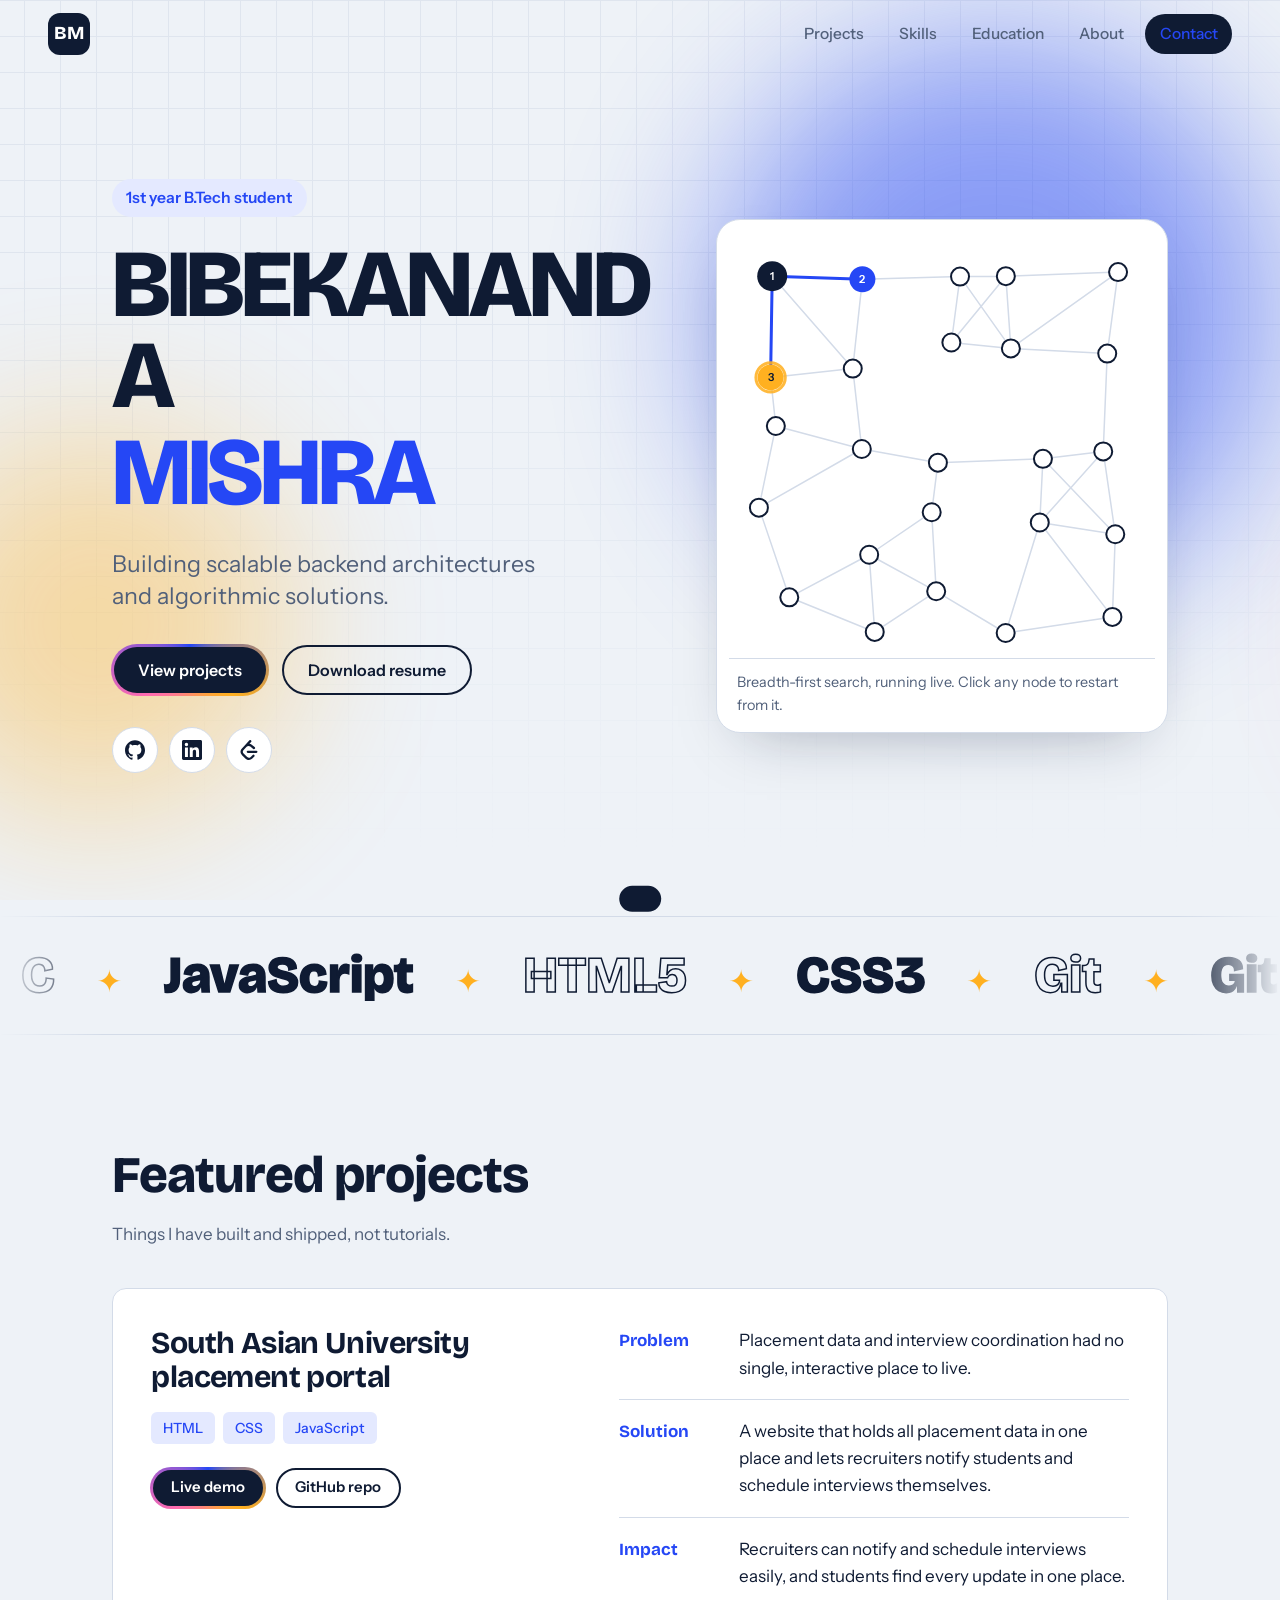
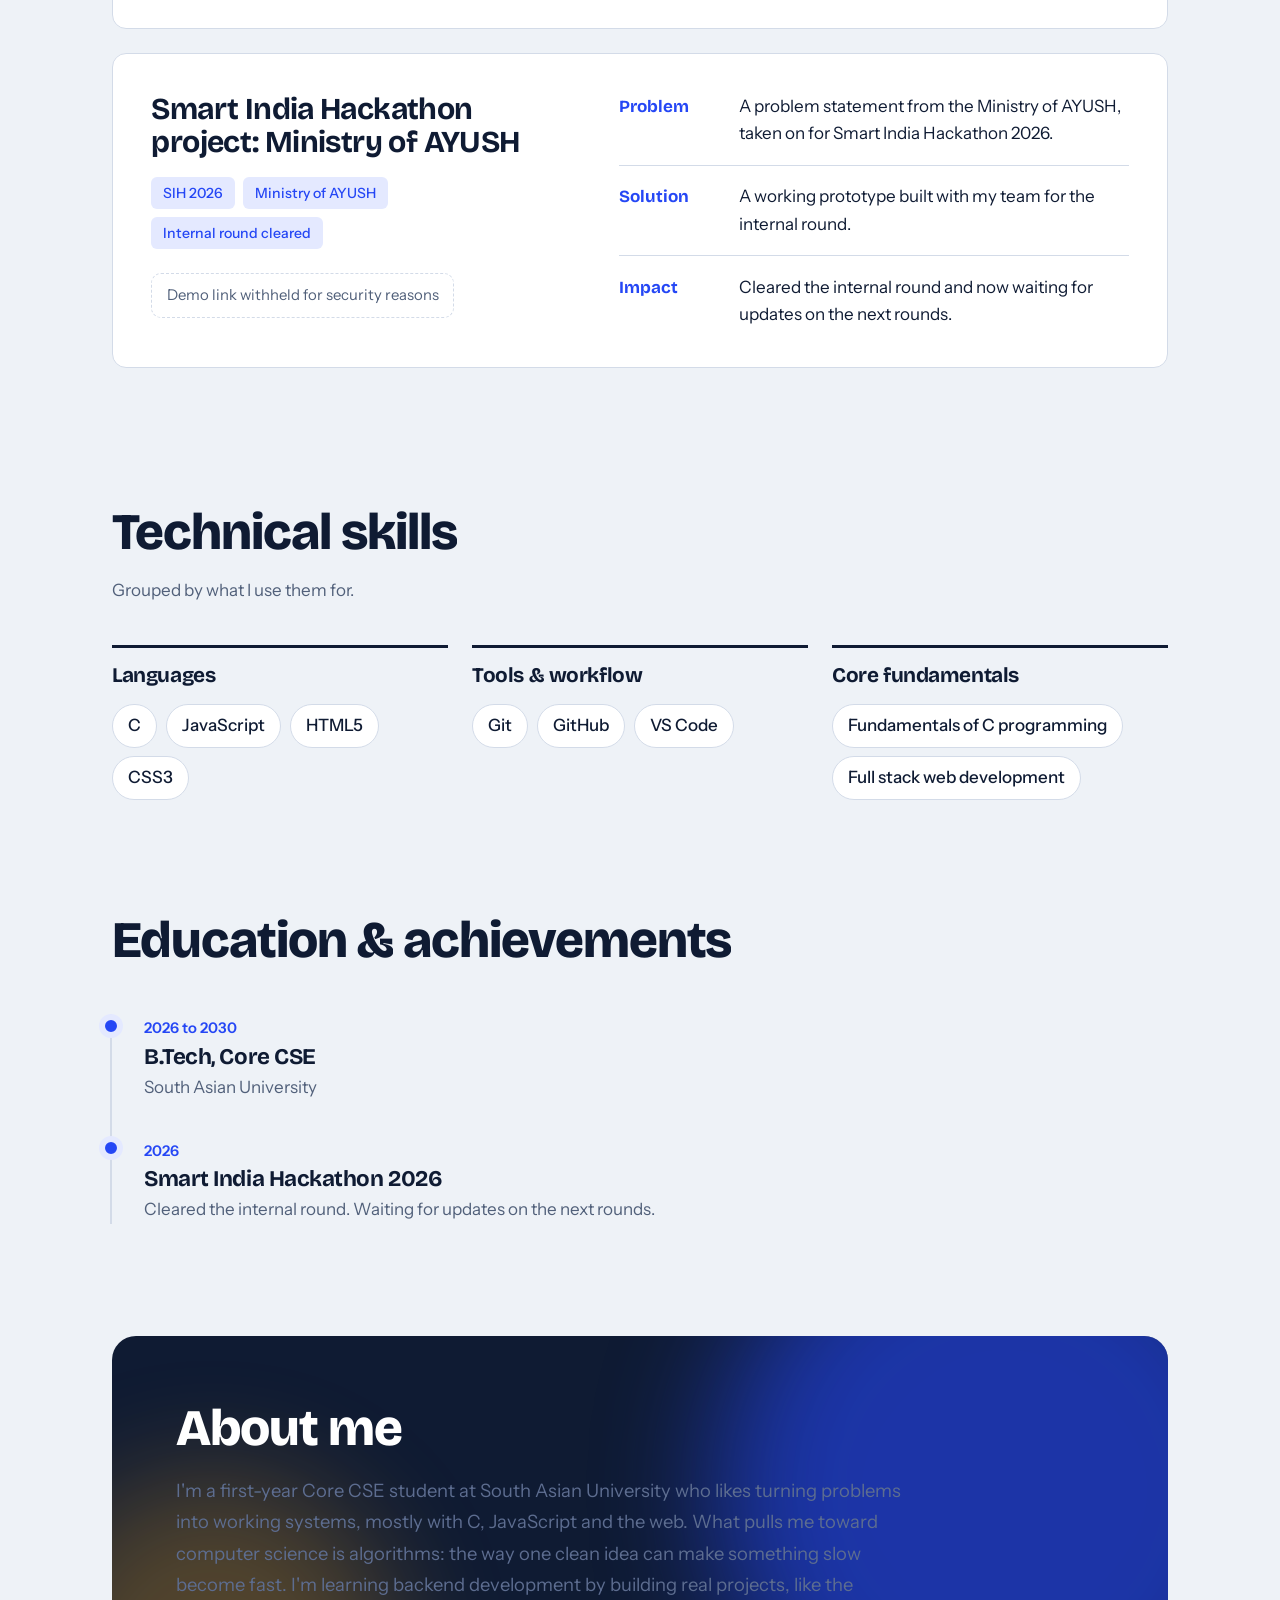
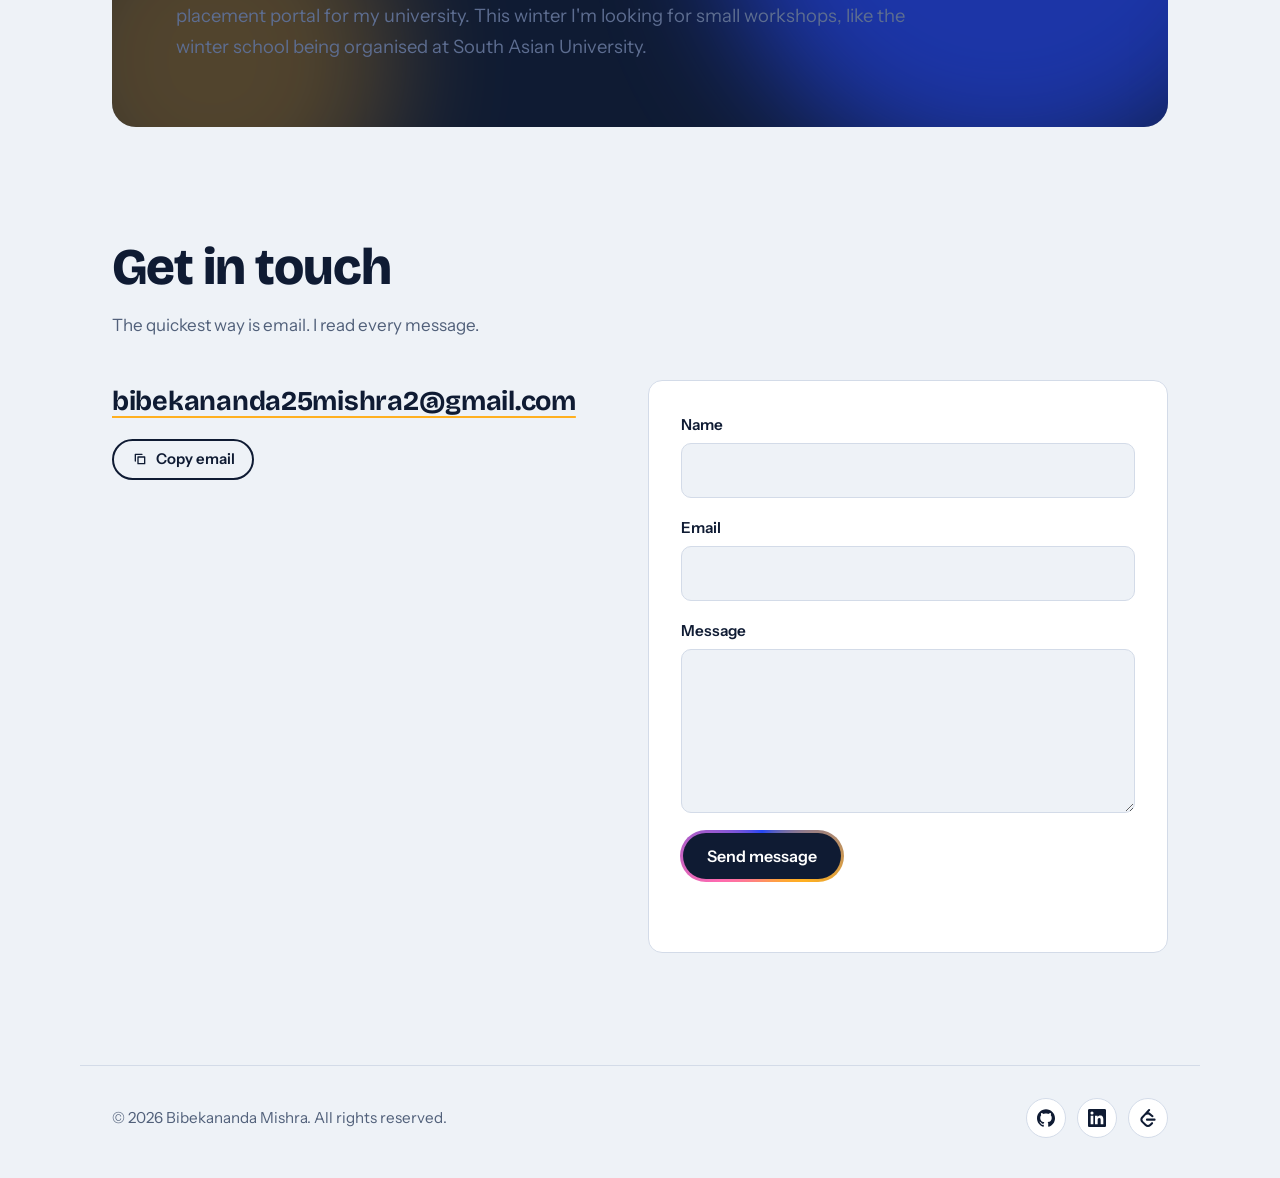
==== commit b8ce1efa: "Update index.html" ====
--- a/index.html
+++ b/index.html
@@ -11,8 +11,8 @@
   <link rel="preconnect" href="https://fonts.googleapis.com">
   <link rel="preconnect" href="https://fonts.gstatic.com" crossorigin>
   <link href="https://fonts.googleapis.com/css2?family=Bricolage+Grotesque:opsz,wght@12..96,500;12..96,700;12..96,800&family=Instrument+Sans:wght@400;500;600&display=swap" rel="stylesheet">
-  <link rel="stylesheet" href="style2.css">
-  <script src="index2.js" defer></script>
+  <link rel="stylesheet" href="index.css">
+  <script src="index.js" defer></script>
 </head>
 <body>
 
--- a/index.css
+++ b/index.css
@@ -0,0 +1,598 @@
+/* ==========================================================
+   Design tokens
+   ========================================================== */
+:root {
+  --paper: #eef2f7;
+  --card: #ffffff;
+  --ink: #0f1b33;
+  --muted: #51607a;
+  --line: #d3dbe8;
+  --cobalt: #2547f5;
+  --cobalt-soft: #e4e9ff;
+  --amber: #ffb020;
+
+  --font-display: "Bricolage Grotesque", "Segoe UI", system-ui, sans-serif;
+  --font-body: "Instrument Sans", "Segoe UI", system-ui, sans-serif;
+
+  --radius-card: 14px;
+  --radius-pill: 999px;
+  --wrap: 1120px;
+  --nav-h: 68px;
+}
+
+/* ==========================================================
+   Base
+   ========================================================== */
+*, *::before, *::after { box-sizing: border-box; }
+
+html {
+  scroll-behavior: smooth;
+  scroll-padding-top: var(--nav-h);
+}
+
+body {
+  margin: 0;
+  background: var(--paper);
+  color: var(--ink);
+  font-family: var(--font-body);
+  font-size: 1.0625rem;
+  line-height: 1.6;
+  -webkit-font-smoothing: antialiased;
+}
+
+img, svg, canvas { display: block; max-width: 100%; }
+a { color: inherit; }
+ul, ol { margin: 0; padding: 0; list-style: none; }
+h1, h2, h3, p, dl, dd, figure { margin: 0; }
+
+h1, h2, h3 {
+  font-family: var(--font-display);
+  line-height: 1.1;
+  letter-spacing: -0.02em;
+}
+
+:focus-visible {
+  outline: 3px solid var(--cobalt);
+  outline-offset: 3px;
+  border-radius: 6px;
+}
+
+.skip {
+  position: absolute;
+  left: 1rem;
+  top: -4rem;
+  background: var(--ink);
+  color: #fff;
+  padding: 0.6rem 1rem;
+  border-radius: 8px;
+  z-index: 100;
+}
+.skip:focus { top: 1rem; }
+
+/* ==========================================================
+   Navigation
+   ========================================================== */
+.nav {
+  position: fixed;
+  inset: 0 0 auto 0;
+  height: var(--nav-h);
+  z-index: 50;
+  display: flex;
+  align-items: center;
+  justify-content: space-between;
+  padding: 0 clamp(1.25rem, 4vw, 3rem);
+  transition: background 0.3s, box-shadow 0.3s;
+}
+.nav.is-scrolled {
+  background: rgba(238, 242, 247, 0.88);
+  backdrop-filter: blur(10px);
+  box-shadow: 0 1px 0 var(--line);
+}
+
+.nav__brand {
+  font-family: var(--font-display);
+  font-weight: 800;
+  font-size: 1.15rem;
+  text-decoration: none;
+  background: var(--ink);
+  color: #fff;
+  width: 42px;
+  height: 42px;
+  display: grid;
+  place-items: center;
+  border-radius: 12px;
+  transition: background 0.25s, transform 0.25s;
+}
+.nav__brand:hover { background: var(--cobalt); transform: rotate(-6deg); }
+
+.nav__links { display: flex; align-items: center; gap: 0.4rem; }
+.nav__links a {
+  text-decoration: none;
+  font-weight: 500;
+  font-size: 0.97rem;
+  padding: 0.5rem 0.9rem;
+  border-radius: var(--radius-pill);
+  color: var(--muted);
+  transition: color 0.2s, background 0.2s;
+}
+.nav__links a:hover { color: var(--ink); background: rgba(15, 27, 51, 0.06); }
+.nav__links a.is-active { color: var(--cobalt); }
+.nav__links .nav__cta { background: var(--ink); color: #fff; }
+.nav__links .nav__cta:hover { background: var(--cobalt); color: #fff; }
+
+.nav__toggle {
+  display: none;
+  width: 42px;
+  height: 42px;
+  border: 1px solid var(--line);
+  background: var(--card);
+  border-radius: 12px;
+  cursor: pointer;
+  position: relative;
+}
+.nav__toggle span {
+  position: absolute;
+  left: 11px;
+  right: 11px;
+  height: 2px;
+  background: var(--ink);
+  border-radius: 2px;
+  transition: transform 0.25s, top 0.25s;
+}
+.nav__toggle span:first-child { top: 16px; }
+.nav__toggle span:last-child { top: 24px; }
+.nav__toggle[aria-expanded="true"] span:first-child { top: 20px; transform: rotate(45deg); }
+.nav__toggle[aria-expanded="true"] span:last-child { top: 20px; transform: rotate(-45deg); }
+
+/* ==========================================================
+   Buttons
+   ========================================================== */
+.btn {
+  display: inline-flex;
+  align-items: center;
+  justify-content: center;
+  gap: 0.5rem;
+  font: 600 1rem/1 var(--font-body);
+  text-decoration: none;
+  padding: 0.95rem 1.5rem;
+  border-radius: var(--radius-pill);
+  border: 2px solid var(--ink);
+  cursor: pointer;
+  transition: transform 0.2s, background 0.2s, color 0.2s, border-color 0.2s;
+}
+.btn:hover { transform: translateY(-2px); }
+.btn:active { transform: translateY(0); }
+.btn svg { width: 16px; height: 16px; }
+
+.btn--primary { background: var(--ink); color: #fff; }
+.btn--primary:hover { background: var(--cobalt); border-color: var(--cobalt); }
+.btn--ghost { background: transparent; color: var(--ink); }
+.btn--ghost:hover { background: var(--ink); color: #fff; }
+.btn--sm { padding: 0.65rem 1.1rem; font-size: 0.93rem; }
+
+/* ==========================================================
+   Hero
+   ========================================================== */
+.hero {
+  position: relative;
+  min-height: 100vh;
+  min-height: 100svh;
+  max-width: var(--wrap);
+  margin: 0 auto;
+  padding: calc(var(--nav-h) + 2rem) clamp(1.25rem, 4vw, 2rem) 3rem;
+  display: grid;
+  grid-template-columns: 1.1fr 0.9fr;
+  align-items: center;
+  gap: clamp(1.5rem, 4vw, 4rem);
+}
+
+/* graph-paper backdrop that fades out toward the bottom */
+.hero::before {
+  content: "";
+  position: absolute;
+  inset: 0 -100vw;
+  z-index: -1;
+  background-image:
+    linear-gradient(var(--line) 1px, transparent 1px),
+    linear-gradient(90deg, var(--line) 1px, transparent 1px);
+  background-size: 36px 36px;
+  opacity: 0.55;
+  -webkit-mask-image: linear-gradient(to bottom, #000 30%, transparent 95%);
+  mask-image: linear-gradient(to bottom, #000 30%, transparent 95%);
+}
+
+.hero__role {
+  display: inline-block;
+  font-weight: 600;
+  font-size: 0.98rem;
+  color: var(--cobalt);
+  background: var(--cobalt-soft);
+  padding: 0.4rem 0.9rem;
+  border-radius: var(--radius-pill);
+  margin-bottom: 1.4rem;
+}
+
+.hero__name {
+  font-weight: 800;
+  font-size: clamp(2.7rem, 8.2vw, 6rem);
+  line-height: 0.95;
+  letter-spacing: -0.035em;
+  text-transform: uppercase;
+}
+.hero__name .line { display: block; overflow: hidden; padding-bottom: 0.06em; }
+.hero__name .line > span {
+  display: block;
+  transform: translateY(105%);
+  animation: slide-up 0.9s cubic-bezier(0.2, 0.8, 0.2, 1) forwards;
+  animation-delay: var(--d, 0ms);
+}
+.hero__name .line:last-child { color: var(--cobalt); }
+
+.hero__value {
+  margin-top: 1.5rem;
+  max-width: 30ch;
+  font-size: clamp(1.15rem, 2.2vw, 1.45rem);
+  line-height: 1.4;
+  color: var(--muted);
+}
+
+.hero__actions { display: flex; flex-wrap: wrap; gap: 0.9rem; margin-top: 2rem; }
+
+.socials { display: flex; gap: 0.7rem; margin-top: 2rem; }
+.socials a {
+  display: grid;
+  place-items: center;
+  width: 46px;
+  height: 46px;
+  border-radius: 50%;
+  border: 1px solid var(--line);
+  background: var(--card);
+  color: var(--ink);
+  transition: transform 0.2s, background 0.2s, color 0.2s, border-color 0.2s;
+}
+.socials a:hover { background: var(--ink); color: #fff; border-color: var(--ink); transform: translateY(-3px); }
+.socials svg { width: 20px; height: 20px; fill: currentColor; }
+
+/* Graph visual */
+.hero__viz {
+  background: var(--card);
+  border: 1px solid var(--line);
+  border-radius: 24px;
+  padding: 0.75rem 0.75rem 0;
+  overflow: hidden;
+  box-shadow: 0 24px 60px -30px rgba(15, 27, 51, 0.35);
+}
+.hero__viz canvas { width: 100%; aspect-ratio: 1 / 1; }
+.hero__viz figcaption {
+  font-size: 0.9rem;
+  color: var(--muted);
+  padding: 0.75rem 0.5rem 0.9rem;
+  border-top: 1px solid var(--line);
+}
+
+/* Load sequence */
+.rise {
+  opacity: 0;
+  transform: translateY(18px);
+  animation: rise 0.8s cubic-bezier(0.2, 0.8, 0.2, 1) forwards;
+  animation-delay: var(--d, 0ms);
+}
+@keyframes slide-up { to { transform: translateY(0); } }
+@keyframes rise { to { opacity: 1; transform: translateY(0); } }
+
+/* ==========================================================
+   Sections
+   ========================================================== */
+.section {
+  max-width: var(--wrap);
+  margin: 0 auto;
+  padding: clamp(4rem, 9vw, 7rem) clamp(1.25rem, 4vw, 2rem) 0;
+}
+.section:last-of-type { padding-bottom: clamp(4rem, 9vw, 7rem); }
+
+.section__head { margin-bottom: 2.5rem; }
+.section__head h2,
+.about h2 { font-size: clamp(2rem, 5vw, 3.2rem); font-weight: 800; }
+.section__head p { margin-top: 0.7rem; color: var(--muted); max-width: 46ch; }
+
+/* Scroll reveal */
+.reveal { opacity: 0; transform: translateY(22px); transition: opacity 0.7s ease, transform 0.7s cubic-bezier(0.2, 0.8, 0.2, 1); }
+.reveal.is-visible { opacity: 1; transform: none; }
+
+/* ==========================================================
+   Projects
+   ========================================================== */
+.project {
+  display: grid;
+  grid-template-columns: 0.9fr 1.1fr;
+  gap: clamp(1.5rem, 4vw, 3.5rem);
+  background: var(--card);
+  border: 1px solid var(--line);
+  border-radius: var(--radius-card);
+  padding: clamp(1.4rem, 3vw, 2.4rem);
+  margin-bottom: 1.5rem;
+  transition: border-color 0.25s, box-shadow 0.25s;
+}
+.project:hover { border-color: var(--cobalt); box-shadow: 0 18px 40px -26px rgba(37, 71, 245, 0.55); }
+
+.project__meta h3 { font-size: clamp(1.4rem, 3vw, 1.9rem); font-weight: 700; }
+
+.tags { display: flex; flex-wrap: wrap; gap: 0.5rem; margin: 1.1rem 0 1.5rem; }
+.tags li {
+  font-size: 0.88rem;
+  font-weight: 500;
+  padding: 0.3rem 0.75rem;
+  border-radius: 6px;
+  background: var(--cobalt-soft);
+  color: var(--cobalt);
+}
+
+.project__links { display: flex; flex-wrap: wrap; gap: 0.7rem; align-items: center; }
+.note { font-size: 0.93rem; color: var(--muted); padding: 0.6rem 0.9rem; border: 1px dashed var(--line); border-radius: 10px; }
+
+.pis { display: grid; gap: 1.1rem; }
+.pis > div { display: grid; grid-template-columns: 6.5rem 1fr; gap: 1rem; padding-bottom: 1.1rem; border-bottom: 1px solid var(--line); }
+.pis > div:last-child { border-bottom: 0; padding-bottom: 0; }
+.pis dt { font-family: var(--font-display); font-weight: 700; color: var(--cobalt); }
+.pis dd { color: var(--ink); }
+
+/* ==========================================================
+   Skills
+   ========================================================== */
+.skills { display: grid; grid-template-columns: repeat(3, 1fr); gap: 1.5rem; }
+.skill-group { border-top: 3px solid var(--ink); padding-top: 1.1rem; }
+.skill-group h3 { font-size: 1.3rem; font-weight: 700; margin-bottom: 1rem; }
+.chips { display: flex; flex-wrap: wrap; gap: 0.55rem; }
+.chips li {
+  padding: 0.45rem 0.95rem;
+  border-radius: var(--radius-pill);
+  background: var(--card);
+  border: 1px solid var(--line);
+  font-weight: 500;
+  transition: transform 0.2s, background 0.2s, color 0.2s, border-color 0.2s;
+}
+.chips li:hover { background: var(--ink); color: #fff; border-color: var(--ink); transform: translateY(-2px); }
+
+/* ==========================================================
+   Timeline
+   ========================================================== */
+.timeline { position: relative; max-width: 640px; padding-left: 2rem; border-left: 2px solid var(--line); }
+.timeline li { position: relative; padding-bottom: 2.2rem; }
+.timeline li:last-child { padding-bottom: 0; }
+.timeline li::before {
+  content: "";
+  position: absolute;
+  left: calc(-2rem - 7px);
+  top: 0.35rem;
+  width: 12px;
+  height: 12px;
+  border-radius: 50%;
+  background: var(--paper);
+  border: 3px solid var(--cobalt);
+}
+.timeline__when { font-weight: 600; font-size: 0.92rem; color: var(--cobalt); }
+.timeline h3 { font-size: 1.4rem; font-weight: 700; margin: 0.2rem 0 0.3rem; }
+.timeline p { color: var(--muted); }
+
+/* ==========================================================
+   About
+   ========================================================== */
+.about {
+  background: var(--ink);
+  color: #fff;
+  border-radius: 24px;
+  padding: clamp(2rem, 5vw, 4rem);
+}
+.about p { margin-top: 1.2rem; max-width: 62ch; font-size: 1.15rem; line-height: 1.7; color: #d6def0; }
+
+/* ==========================================================
+   Contact
+   ========================================================== */
+.contact { display: grid; grid-template-columns: 1fr 1.1fr; gap: clamp(1.5rem, 5vw, 4rem); align-items: start; }
+
+.contact__direct { display: flex; flex-direction: column; align-items: flex-start; gap: 1rem; }
+.email {
+  font-family: var(--font-display);
+  font-weight: 700;
+  font-size: clamp(1.15rem, 3.2vw, 1.7rem);
+  letter-spacing: -0.01em;
+  word-break: break-all;
+  text-decoration-thickness: 2px;
+  text-underline-offset: 6px;
+  text-decoration-color: var(--amber);
+  transition: color 0.2s, text-decoration-color 0.2s;
+}
+.email:hover { color: var(--cobalt); text-decoration-color: var(--cobalt); }
+
+.form { background: var(--card); border: 1px solid var(--line); border-radius: var(--radius-card); padding: clamp(1.25rem, 3vw, 2rem); display: grid; gap: 1.1rem; }
+.field { display: grid; gap: 0.4rem; }
+.field label { font-weight: 600; font-size: 0.95rem; }
+.field input,
+.field textarea {
+  width: 100%;
+  font: inherit;
+  color: var(--ink);
+  background: var(--paper);
+  border: 1.5px solid var(--line);
+  border-radius: 10px;
+  padding: 0.8rem 0.95rem;
+  transition: border-color 0.2s, background 0.2s;
+}
+.field textarea { resize: vertical; min-height: 130px; }
+.field input:focus,
+.field textarea:focus { outline: none; border-color: var(--cobalt); background: #fff; }
+.field.has-error input,
+.field.has-error textarea { border-color: #d6336c; }
+
+.form .btn { justify-self: start; }
+.form__status { min-height: 1.4em; font-size: 0.95rem; color: var(--muted); }
+.form__status.is-error { color: #c2255c; }
+.form__status.is-ok { color: #1a7f4b; }
+
+/* ==========================================================
+   Footer & toast
+   ========================================================== */
+.footer {
+  max-width: var(--wrap);
+  margin: 0 auto;
+  padding: 2rem clamp(1.25rem, 4vw, 2rem) 2.5rem;
+  border-top: 1px solid var(--line);
+  display: flex;
+  flex-wrap: wrap;
+  gap: 1rem;
+  align-items: center;
+  justify-content: space-between;
+  color: var(--muted);
+  font-size: 0.95rem;
+}
+.socials--small { margin-top: 0; }
+.socials--small a { width: 40px; height: 40px; }
+.socials--small svg { width: 18px; height: 18px; }
+
+.toast {
+  position: fixed;
+  left: 50%;
+  bottom: 1.5rem;
+  transform: translate(-50%, 140%);
+  background: var(--ink);
+  color: #fff;
+  padding: 0.8rem 1.3rem;
+  border-radius: var(--radius-pill);
+  font-weight: 500;
+  z-index: 80;
+  transition: transform 0.35s cubic-bezier(0.2, 0.8, 0.2, 1);
+}
+.toast.is-shown { transform: translate(-50%, 0); }
+
+/* ==========================================================
+   Responsive
+   ========================================================== */
+@media (max-width: 900px) {
+  .hero { grid-template-columns: 1fr; min-height: auto; padding-top: calc(var(--nav-h) + 1.5rem); }
+  .hero__viz { max-width: 460px; }
+  .project { grid-template-columns: 1fr; }
+  .skills { grid-template-columns: 1fr; }
+  .contact { grid-template-columns: 1fr; }
+}
+
+@media (max-width: 720px) {
+  .nav__toggle { display: block; }
+  .nav__links {
+    position: absolute;
+    top: calc(var(--nav-h) - 4px);
+    left: 1rem;
+    right: 1rem;
+    flex-direction: column;
+    align-items: stretch;
+    gap: 0.2rem;
+    padding: 0.7rem;
+    background: var(--card);
+    border: 1px solid var(--line);
+    border-radius: 16px;
+    box-shadow: 0 20px 40px -20px rgba(15, 27, 51, 0.4);
+    opacity: 0;
+    visibility: hidden;
+    transform: translateY(-8px);
+    transition: opacity 0.2s, transform 0.2s, visibility 0.2s;
+  }
+  .nav__links.is-open { opacity: 1; visibility: visible; transform: none; }
+  .nav__links a { padding: 0.8rem 1rem; }
+  .nav__links .nav__cta { text-align: center; }
+  .pis > div { grid-template-columns: 1fr; gap: 0.2rem; }
+  .hero__actions .btn { flex: 1 1 100%; }
+}
+
+/* ==========================================================
+   Reduced motion
+   ========================================================== */
+@media (prefers-reduced-motion: reduce) {
+  html { scroll-behavior: auto; }
+  *, *::before, *::after { animation-duration: 0.01ms !important; animation-delay: 0ms !important; transition-duration: 0.01ms !important; }
+  .rise, .reveal { opacity: 1; transform: none; }
+  .hero__name .line > span { transform: none; }
+}
+
+/* ==========================================================
+   Round 2: motion & depth
+   ========================================================== */
+body { overflow-x: clip; }
+@property --angle { syntax: "<angle>"; initial-value: 0deg; inherits: false; }
+
+/* scroll progress + cursor glow */
+.progress { position: fixed; inset: 0 0 auto 0; height: 3px; z-index: 90; transform: scaleX(0); transform-origin: 0 50%; background: linear-gradient(90deg, var(--cobalt), var(--amber)); }
+.cursor-glow { position: fixed; left: 0; top: 0; width: 520px; height: 520px; margin: -260px 0 0 -260px; border-radius: 50%; pointer-events: none; z-index: 0; opacity: 0; background: radial-gradient(circle, rgba(37,71,245,.16), transparent 62%); transition: opacity .4s; will-change: transform; }
+.cursor-glow.is-on { opacity: 1; }
+main, .footer { position: relative; z-index: 1; }
+
+/* hero aurora */
+.hero { isolation: isolate; }
+.aurora { position: absolute; inset: 0 -100vw; z-index: -1; pointer-events: none; overflow: hidden; }
+.aurora i { position: absolute; width: 44vw; height: 44vw; max-width: 620px; max-height: 620px; border-radius: 50%; filter: blur(80px); opacity: .5; animation: drift 16s ease-in-out infinite alternate; }
+.aurora i:nth-child(1) { background: var(--cobalt); left: 52%; top: 4%; }
+.aurora i:nth-child(2) { background: var(--amber); left: 30%; top: 48%; width: 30vw; height: 30vw; animation-duration: 20s; opacity: .38; }
+.aurora i:nth-child(3) { background: #ff6bb0; left: 70%; top: 52%; width: 26vw; height: 26vw; animation-duration: 24s; opacity: .3; }
+@keyframes drift { 0% { transform: translate(0,0) scale(1); } 50% { transform: translate(-6vw,5vh) scale(1.15); } 100% { transform: translate(5vw,-4vh) scale(.95); } }
+
+/* entrance that leaves transform free for tilt */
+.rise { opacity: 1; transform: none; animation-name: rise-in; animation-fill-mode: backwards; }
+@keyframes rise-in { from { opacity: 0; transform: translateY(18px); } }
+
+/* name: 3D letter reveal */
+.hero__name.is-split .line { perspective: 700px; }
+.hero__name.is-split .line > span { transform: none; animation: none; }
+.hero__name .ch { display: inline-block; transform-origin: 50% 100%; transition: transform .25s, color .25s; animation: ch-in 1s cubic-bezier(.2,.9,.2,1) backwards; animation-delay: calc(var(--i) * 55ms + 150ms); }
+.hero__name .ch:hover { transform: translateY(-8px) skewX(-8deg); color: var(--amber); }
+@keyframes ch-in { from { opacity: 0; transform: translateY(80%) rotateX(-95deg); filter: blur(10px); } }
+
+/* buttons: magnetic + rotating ring */
+.btn { transform: translate(var(--tx,0px), calc(var(--ty,0px) + var(--lift,0px))); }
+.btn:hover { transform: translate(var(--tx,0px), calc(var(--ty,0px) - 2px)); }
+.btn--primary { position: relative; isolation: isolate; background: transparent; border-color: transparent; }
+.btn--primary::before { content: ""; position: absolute; inset: -3px; border-radius: inherit; z-index: -2; background: conic-gradient(from var(--angle), var(--cobalt), var(--amber), #ff6bb0, var(--cobalt)); animation: spin 3s linear infinite; }
+.btn--primary::after { content: ""; position: absolute; inset: 0; border-radius: inherit; z-index: -1; background: var(--ink); transition: background .25s; }
+.btn--primary:hover { background: transparent; border-color: transparent; }
+.btn--primary:hover::after { background: var(--cobalt); }
+@keyframes spin { to { --angle: 360deg; } }
+
+/* tilt + spotlight */
+.reveal.is-visible.is-tilting, .hero__viz.is-tilting { transform: perspective(900px) rotateX(var(--rx,0deg)) rotateY(var(--ry,0deg)); transition: transform .12s ease-out, border-color .25s, box-shadow .25s; }
+.project { position: relative; overflow: hidden; }
+.project > * { position: relative; z-index: 1; }
+.project::before { content: ""; position: absolute; inset: 0; z-index: 0; pointer-events: none; opacity: 0; transition: opacity .3s; background: radial-gradient(420px circle at var(--mx,50%) var(--my,50%), rgba(37,71,245,.12), transparent 65%); }
+.project:hover::before { opacity: 1; }
+
+/* skills marquee */
+.marquee { overflow: hidden; margin-top: 1rem; padding: 1.1rem 0; border-block: 1px solid var(--line); -webkit-mask-image: linear-gradient(90deg, transparent, #000 8%, #000 92%, transparent); mask-image: linear-gradient(90deg, transparent, #000 8%, #000 92%, transparent); }
+.marquee__track { display: flex; width: max-content; animation: marquee 38s linear infinite; }
+.marquee:hover .marquee__track { animation-play-state: paused; }
+.marquee span { font-family: var(--font-display); font-weight: 800; font-size: clamp(1.8rem, 5vw, 3.2rem); padding: 0 1.3rem; white-space: nowrap; color: transparent; -webkit-text-stroke: 1.5px var(--ink); }
+.marquee span:nth-child(even) { color: var(--ink); }
+.marquee span::after { content: "\2726"; margin-left: 2.6rem; font-size: .6em; color: var(--amber); -webkit-text-stroke: 0; }
+@keyframes marquee { to { transform: translateX(-50%); } }
+
+/* headings, chips, timeline */
+.section__head h2 .mask { display: inline-block; overflow: hidden; vertical-align: top; padding-bottom: .12em; }
+.section__head h2 .word { display: inline-block; transform: translateY(110%); transition: transform .8s cubic-bezier(.2,.8,.2,1); transition-delay: calc(var(--i) * 90ms); }
+.section__head.is-visible h2 .word { transform: none; }
+.skill-group .chips li { opacity: 0; transform: scale(.7); }
+.skill-group.is-visible .chips li { animation: pop .55s cubic-bezier(.2,1.4,.4,1) forwards; animation-delay: calc(var(--i) * 80ms + 200ms); }
+@keyframes pop { to { opacity: 1; transform: none; } }
+.timeline { border-left: 0; }
+.timeline::before, .timeline::after { content: ""; position: absolute; left: -2px; top: 0; bottom: 0; width: 2px; background: var(--line); }
+.timeline::after { background: linear-gradient(var(--cobalt), var(--amber)); transform: scaleY(var(--tl,0)); transform-origin: top; }
+.timeline li.is-visible::before { background: var(--cobalt); box-shadow: 0 0 0 6px var(--cobalt-soft); transition: background .4s, box-shadow .4s; }
+
+/* about: moving mesh + scroll-lit words */
+.about { position: relative; overflow: hidden; isolation: isolate; }
+.about::before, .about::after { content: ""; position: absolute; z-index: -1; border-radius: 50%; filter: blur(60px); animation: drift 14s ease-in-out infinite alternate; }
+.about::before { width: 55%; aspect-ratio: 1; right: -12%; top: -35%; background: var(--cobalt); opacity: .6; }
+.about::after { width: 35%; aspect-ratio: 1; left: -8%; bottom: -30%; background: var(--amber); opacity: .28; animation-duration: 19s; }
+.wordfill .w { color: #5d6d90; transition: color .4s; }
+.wordfill .w.lit { color: #fff; }
+
+@media (hover: none) { .cursor-glow { display: none; } }
+@media (prefers-reduced-motion: reduce) {
+  .aurora i, .marquee__track, .about::before, .about::after, .btn--primary::before { animation: none !important; }
+  .skill-group .chips li { opacity: 1; transform: none; }
+  .section__head h2 .word { transform: none; }
+}
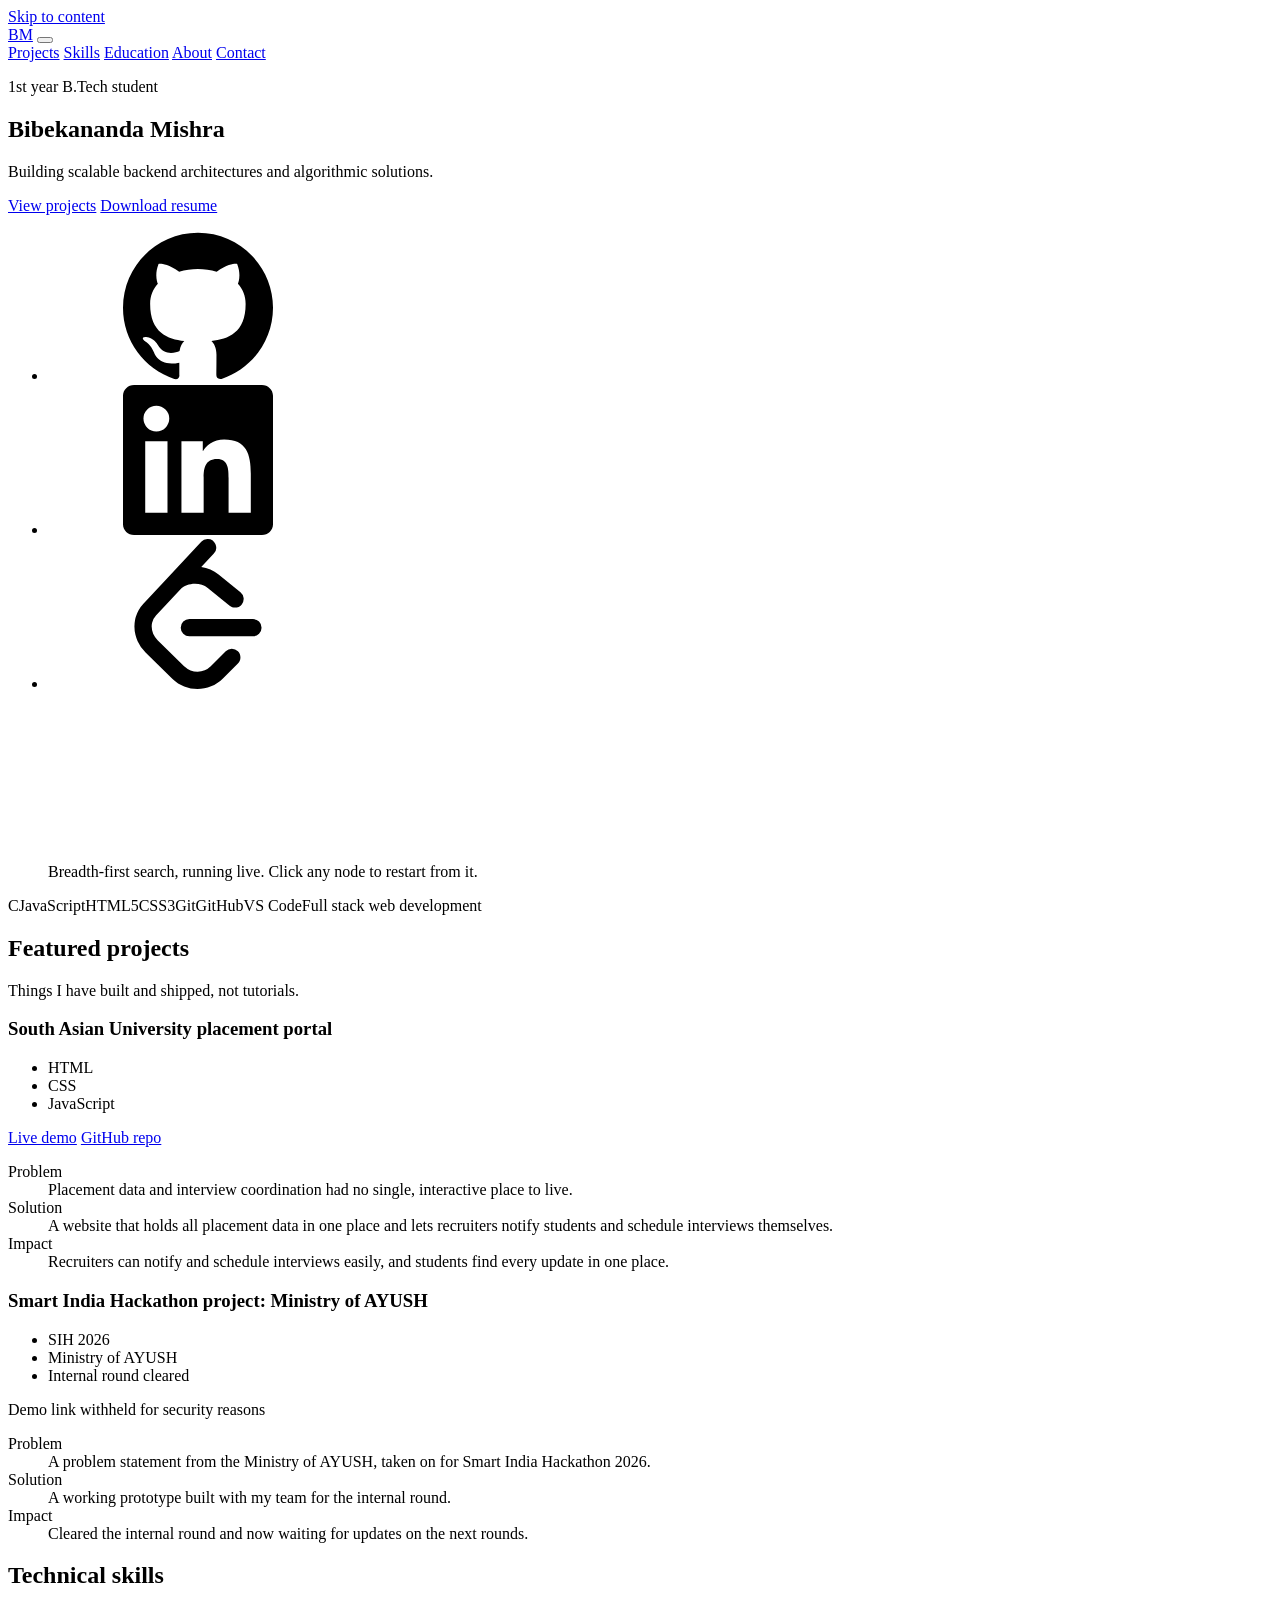
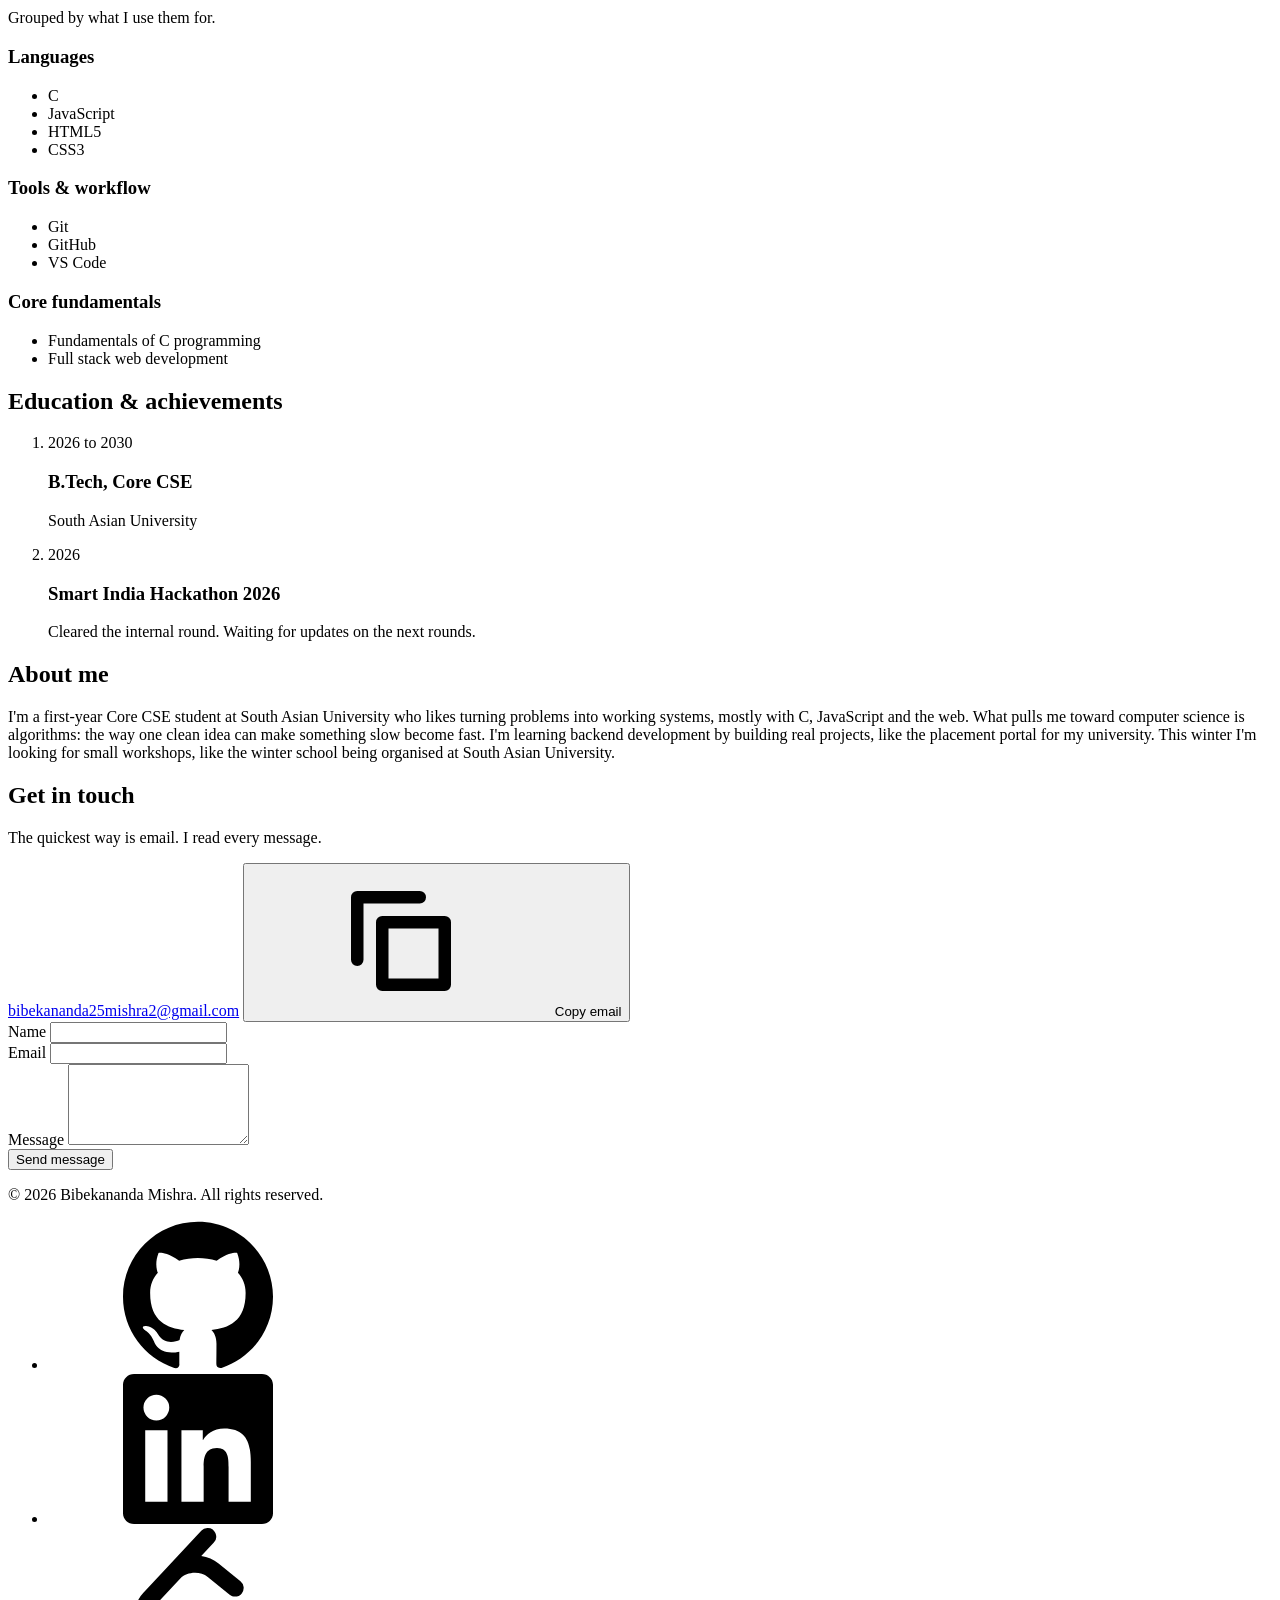
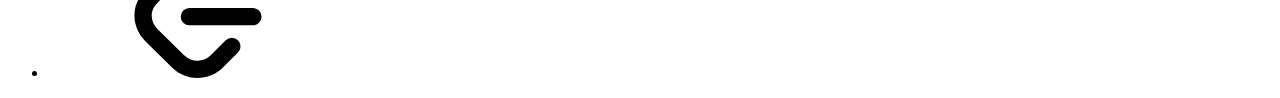
==== commit 9c44dfba: "Update print statement from 'Hello' to 'Goodbye'" ====
--- a/index.html
+++ b/index.html
@@ -11,8 +11,8 @@
   <link rel="preconnect" href="https://fonts.googleapis.com">
   <link rel="preconnect" href="https://fonts.gstatic.com" crossorigin>
   <link href="https://fonts.googleapis.com/css2?family=Bricolage+Grotesque:opsz,wght@12..96,500;12..96,700;12..96,800&family=Instrument+Sans:wght@400;500;600&display=swap" rel="stylesheet">
-  <link rel="stylesheet" href="index.css">
-  <script src="index.js" defer></script>
+  <link rel="stylesheet" href="css/index.css">
+  <script src="js/index.js" defer></script>
 </head>
 <body>
 
